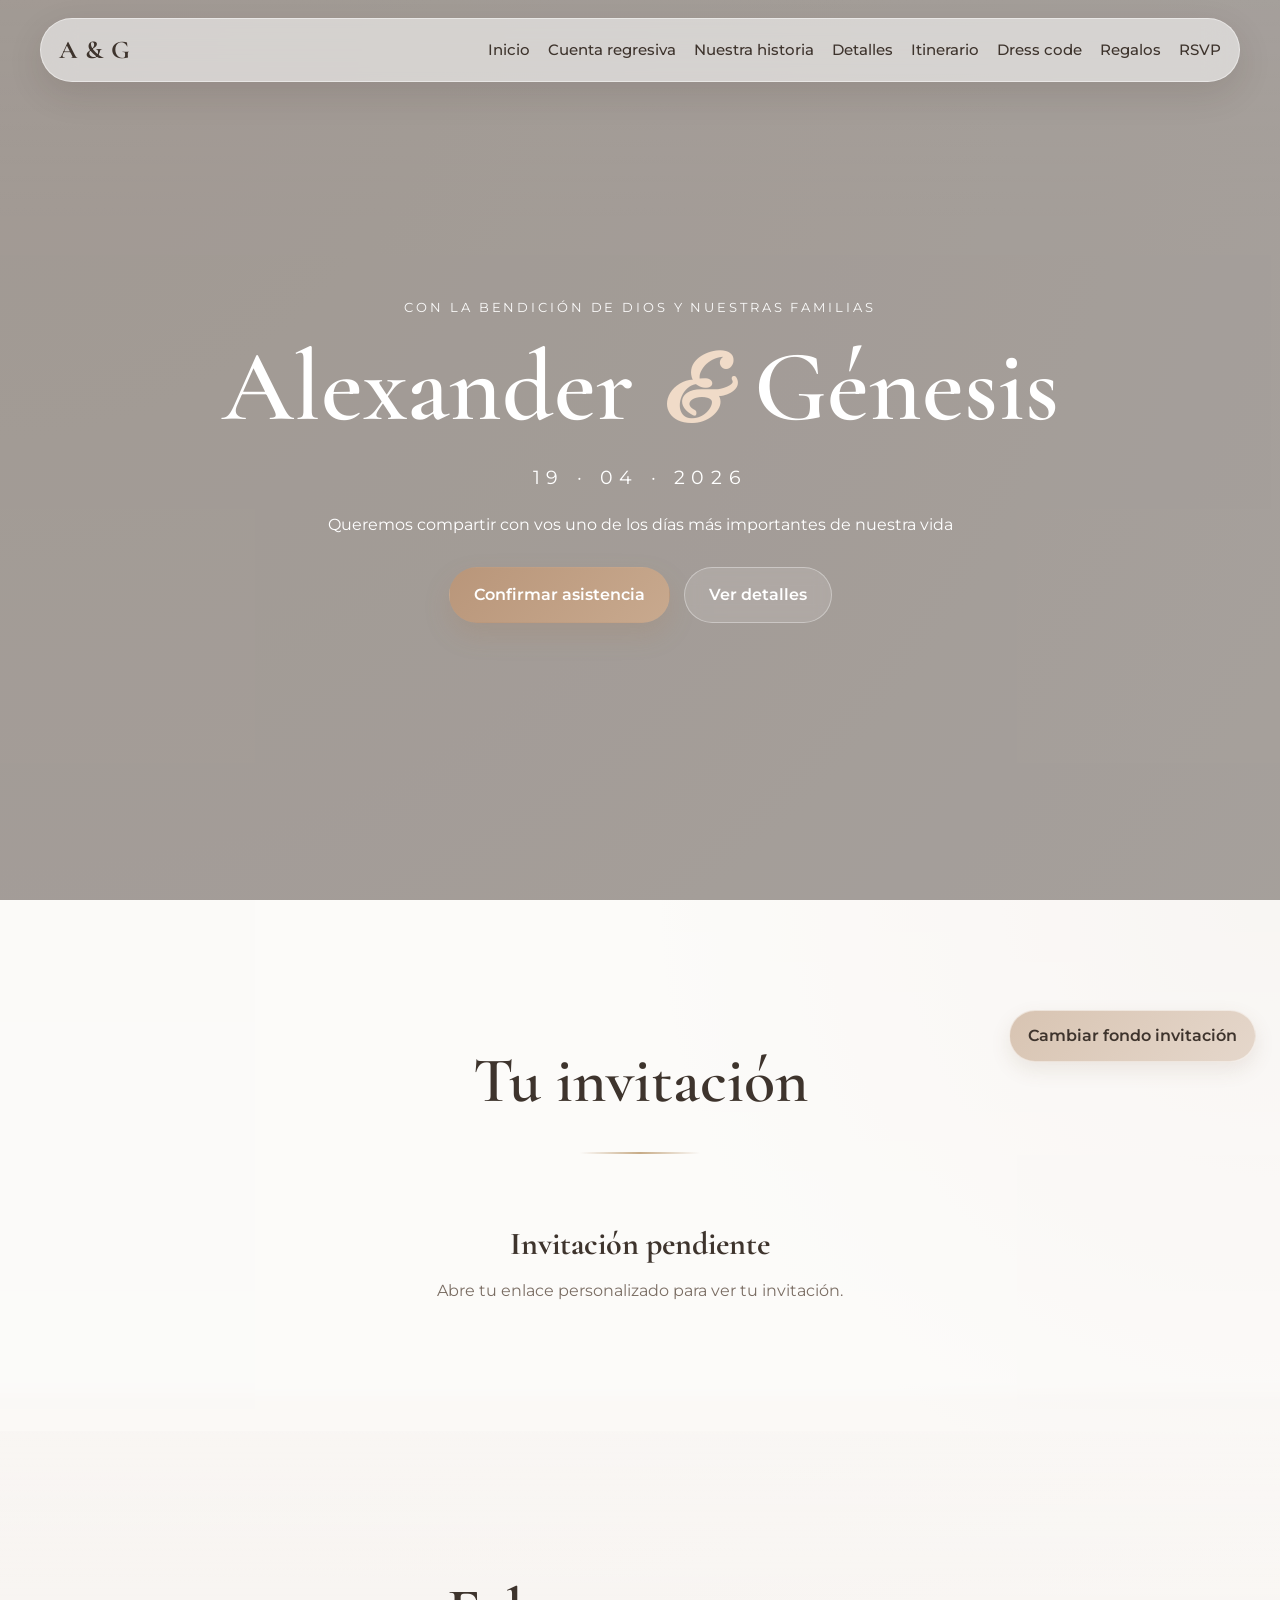
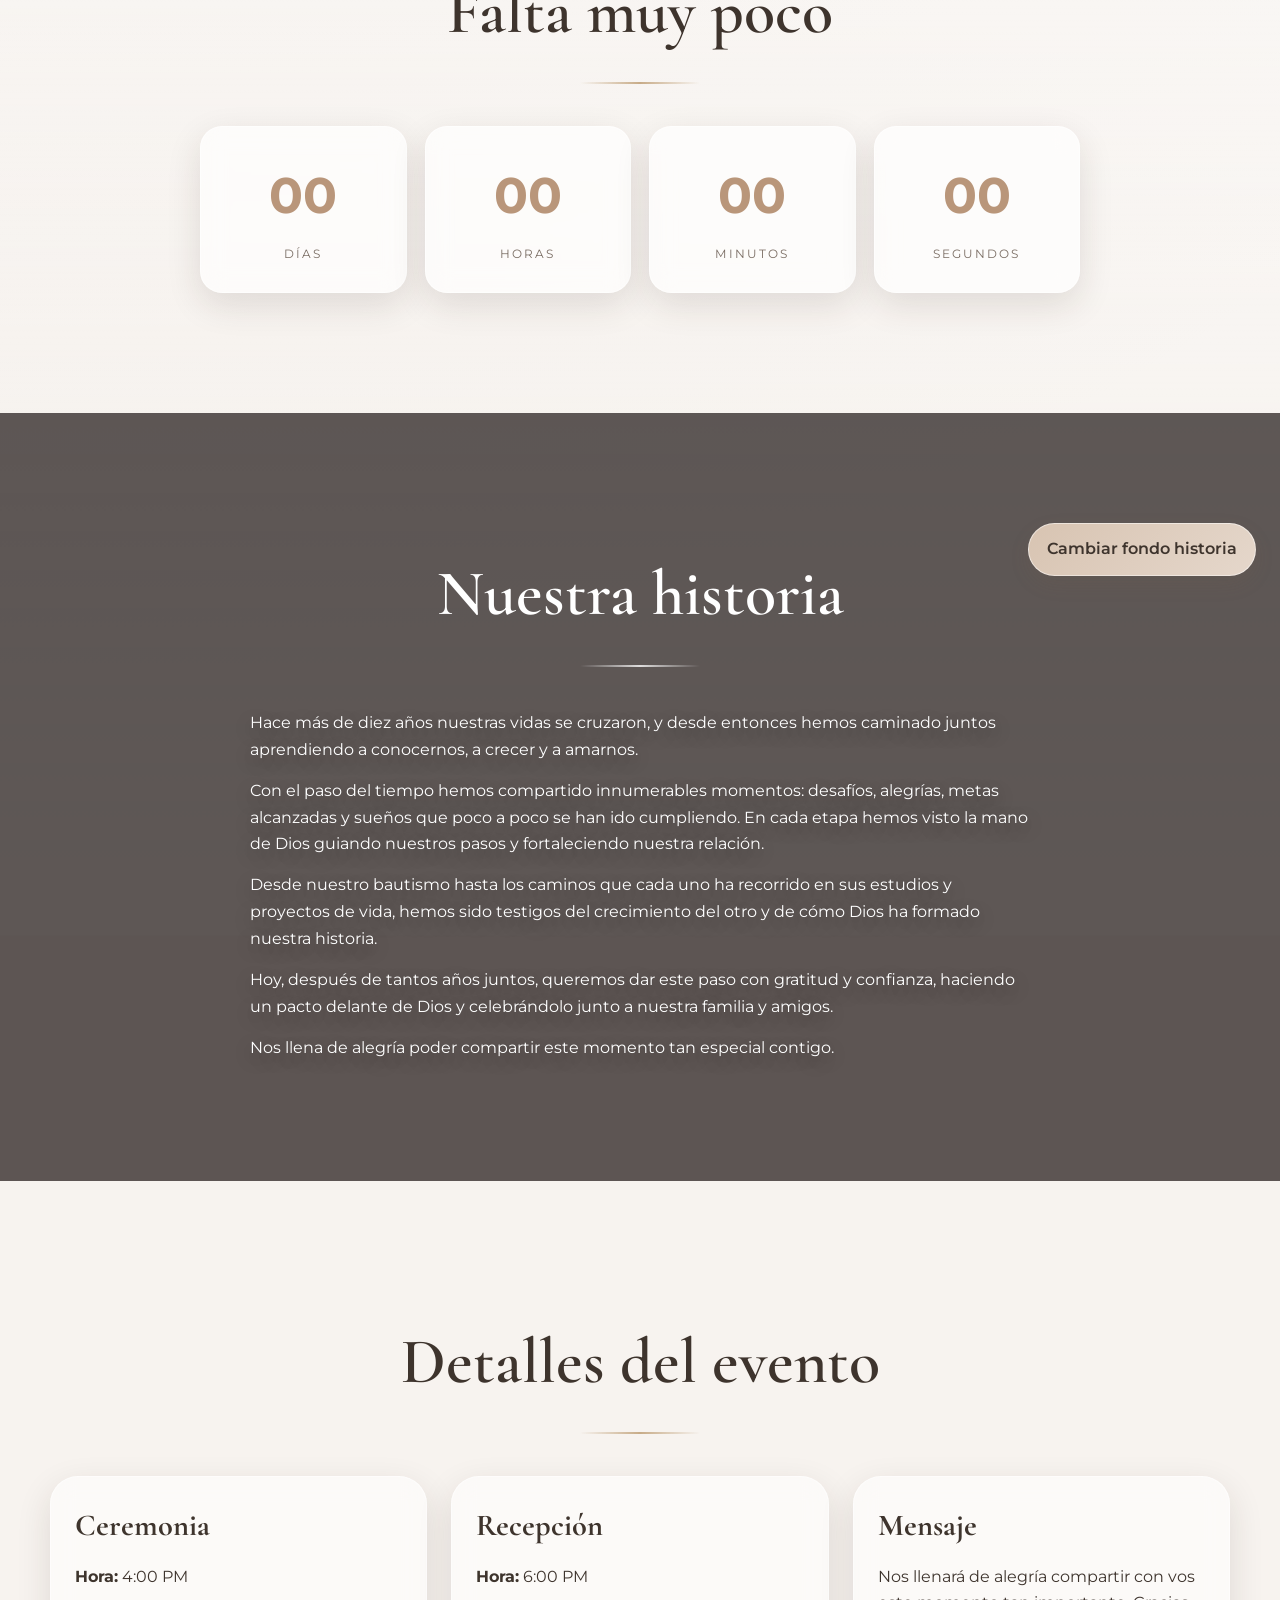
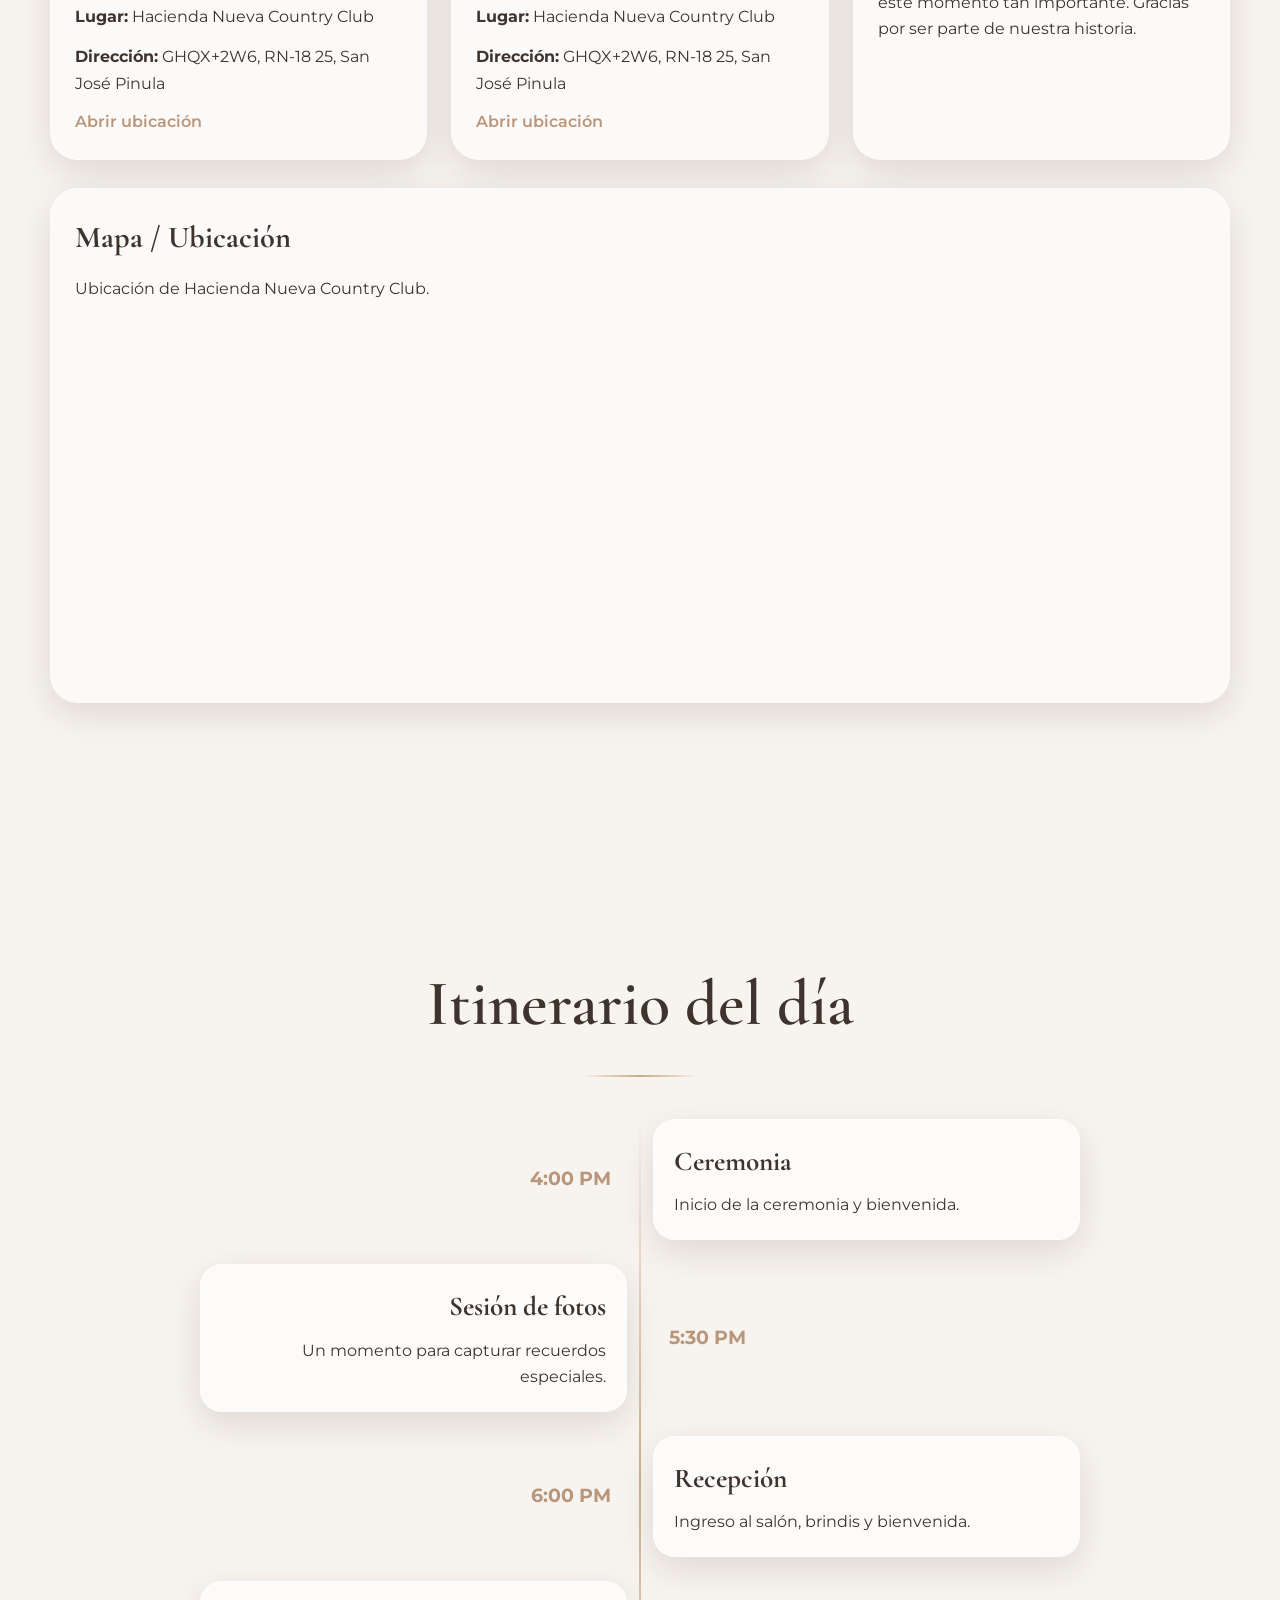
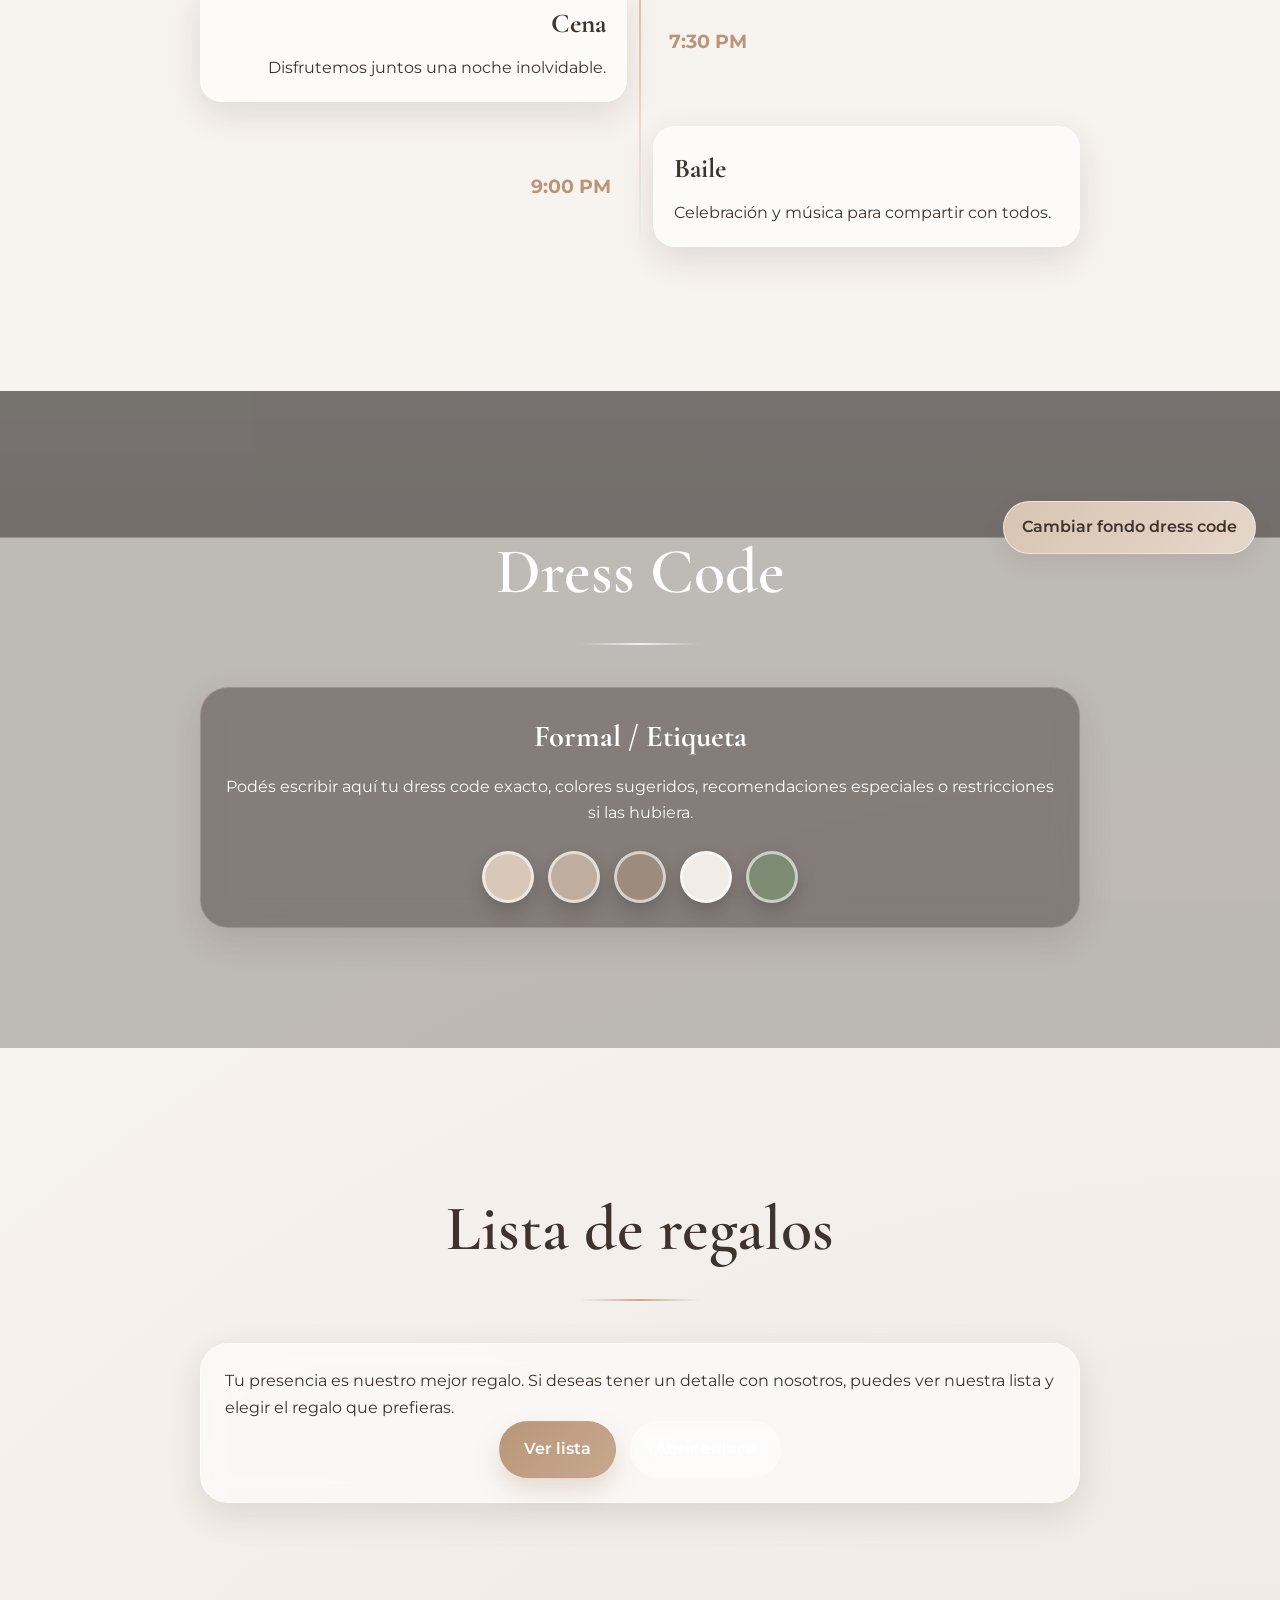
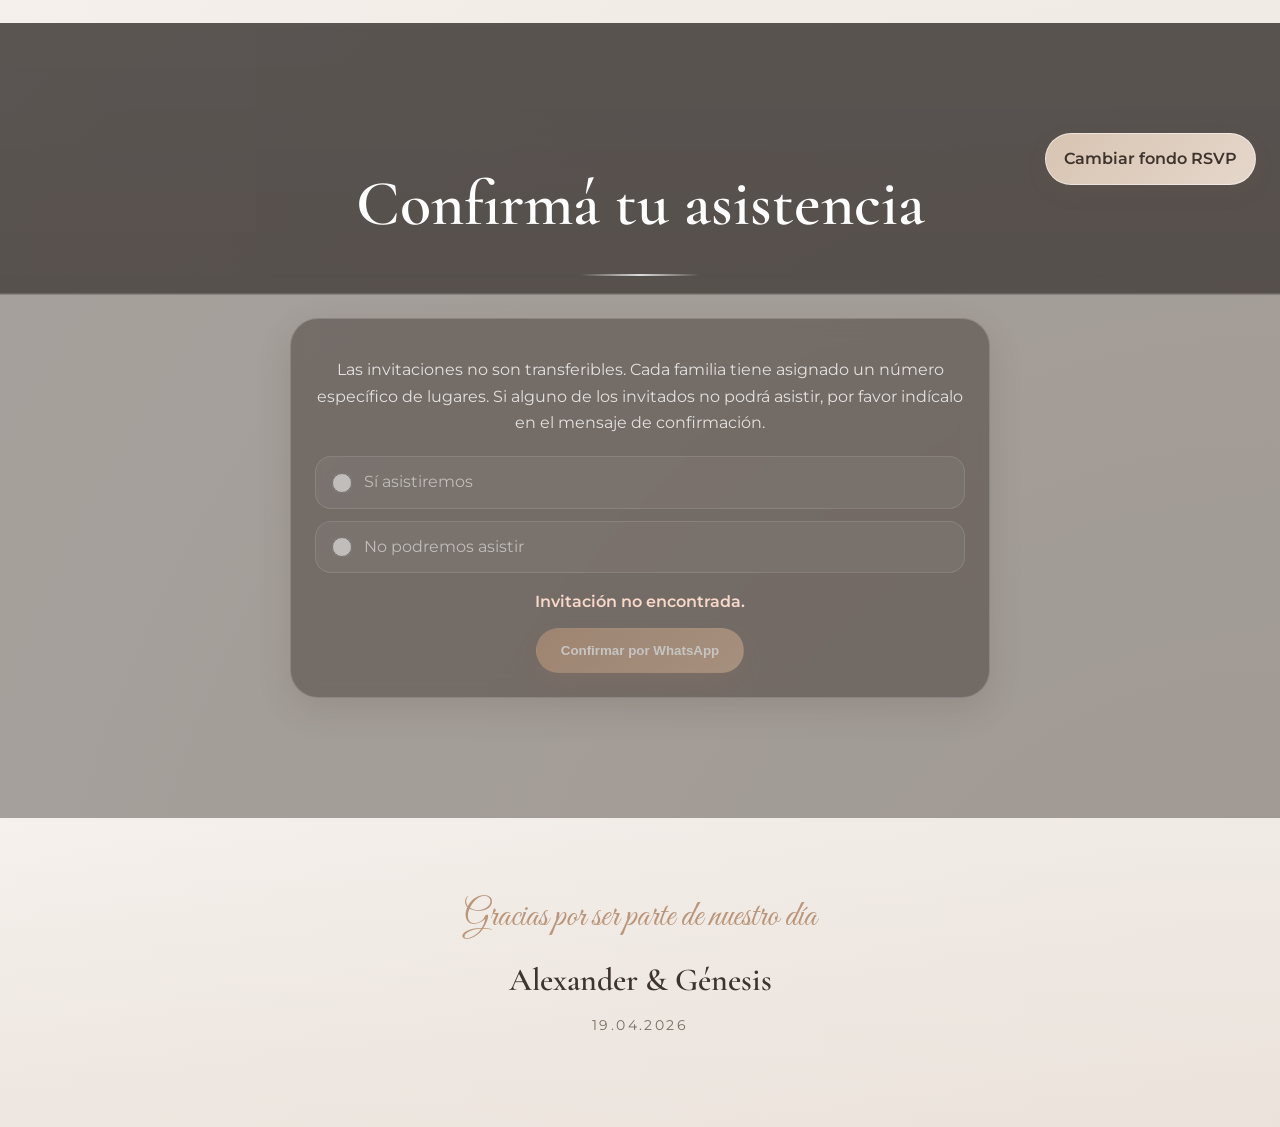
==== invite.html @ dee7e0a9 "Add files via upload" ====
<!DOCTYPE html>
<html lang="es">
<head>
  <meta charset="UTF-8" />
  <meta name="viewport" content="width=device-width, initial-scale=1.0" />
  <title>Nuestra Boda | Invitación Digital</title>
  <link rel="preconnect" href="https://fonts.googleapis.com">
  <link rel="preconnect" href="https://fonts.gstatic.com" crossorigin>
  <link href="https://fonts.googleapis.com/css2?family=Cormorant+Garamond:wght@400;500;600;700&family=Montserrat:wght@300;400;500;600&family=Great+Vibes&display=swap" rel="stylesheet">
  <link rel="stylesheet" href="styles.css" />
</head>
<body>
  <audio id="bgAudio" src="audio/sleeping%20at%20last%20-%20turning%20page.mp3" autoplay loop></audio>

  <!-- DECORATIVE BACKGROUND -->
  <div class="global-overlay"></div>

  <!-- FLOATING NAV -->
  <header class="topbar">
    <div class="brand">A & G</div>
    <button class="menu-toggle" id="menuToggle">☰</button>

    <nav class="nav" id="mainNav">
      <a href="#hero">Inicio</a>
      <a href="#countdown">Cuenta regresiva</a>
      <a href="#story">Nuestra historia</a>
      <a href="#details">Detalles</a>
      <a href="#timeline">Itinerario</a>
      <a href="#dresscode">Dress code</a>
      <a href="#gifts">Regalos</a>
      <a href="#rsvp">RSVP</a>
    </nav>
  </header>

  <!-- HERO -->
  <section id="hero" class="section hero parallax-section" data-speed="0.12">
    <video class="bg-video hero-video parallax-media" autoplay muted loop playsinline>
      <source src="video/Portrade.mp4" type="video/mp4">
    </video>
    <div class="section-darken"></div>

    <div class="hero-content">
      <p class="eyebrow">Con la bendición de Dios y nuestras familias</p>
      <h1 class="names">Alexander <span>&</span> Génesis</h1>
      <p class="hero-date">19 · 04 · 2026</p>
      <p class="hero-subtitle">
        Queremos compartir con vos uno de los días más importantes de nuestra vida
      </p>

      <div class="hero-actions">
        <a href="#rsvp" class="btn btn-primary">Confirmar asistencia</a>
        <a href="#details" class="btn btn-secondary">Ver detalles</a>
      </div>
    </div>
  </section>

  <!-- GUEST ACCESS -->
  <section id="guestAccessSection" class="section guest-access-section soft-section parallax-section" data-speed="0.16">
    <div class="parallax-bg default-guest-bg"></div>
    <div class="guest-light-overlay"></div>

    <div class="section-upload-panel">
      <label class="upload-btn">
        Cambiar fondo invitaci&oacute;n
        <input type="file" accept="image/*" class="bg-upload" data-target="guestAccessSection">
      </label>
    </div>
    <div class="container narrow">
      <div class="section-title-wrap">
        <h2 class="section-title">Tu invitaci&oacute;n</h2>
        <div class="divider"></div>
      </div>

      <div class="guest-card guest-elegant">
        <div id="guestInfo">
          <p class="guest-intro">Con mucha alegr&iacute;a reservamos esta invitaci&oacute;n para</p>
          <h3 id="guestFamilyName" class="guest-family"></h3>
          <p id="guestCupos" class="guest-cupos"></p>
          <ul id="guestList" class="guest-list guest-list-minimal"></ul>
        </div>

        <div id="guestEmpty" class="guest-empty" hidden>
          <h3>Invitaci&oacute;n pendiente</h3>
          <p>Abre tu enlace personalizado para ver tu invitaci&oacute;n.</p>
        </div>
        <div id="guestError" class="guest-error" role="alert" hidden>
          <h3>Invitación no encontrada</h3>
          <p>Por favor verifica el enlace proporcionado.</p>
        </div>
      </div>
    </div>
  </section>

  <!-- COUNTDOWN -->
  <section id="countdown" class="section soft-section">
    <div class="container narrow">
      <div class="section-title-wrap">
        <h2 class="section-title">Falta muy poco</h2>
        <div class="divider"></div>
      </div>

      <div class="countdown-grid">
        <div class="count-box">
          <span id="days">00</span>
          <small>Días</small>
        </div>
        <div class="count-box">
          <span id="hours">00</span>
          <small>Horas</small>
        </div>
        <div class="count-box">
          <span id="minutes">00</span>
          <small>Minutos</small>
        </div>
        <div class="count-box">
          <span id="seconds">00</span>
          <small>Segundos</small>
        </div>
      </div>
    </div>
  </section>

  <!-- STORY -->
  <section id="story" class="section story-section parallax-section video-section" data-speed="0.18">
    <div class="parallax-bg default-story-bg"></div>
    <video class="bg-video" autoplay muted loop playsinline>
      <source src="video/sdt.mp4" type="video/mp4">
    </video>
    <div class="video-overlay"></div>
    <div class="section-light-overlay"></div>

    <div class="section-upload-panel">
      <label class="upload-btn">
        Cambiar fondo historia
        <input type="file" accept="image/*" class="bg-upload" data-target="story">
      </label>
    </div>

    <div class="container">
      <div class="section-title-wrap">
        <h2 class="section-title">Nuestra historia</h2>
        <div class="divider"></div>
      </div>

      <div class="story-grid story-single">
                <div class="story-text story-overlay">
          <p>
            Hace m&aacute;s de diez a&ntilde;os nuestras vidas se cruzaron, y desde entonces hemos caminado juntos aprendiendo a conocernos, a crecer y a amarnos.
          </p>
          <p>
            Con el paso del tiempo hemos compartido innumerables momentos: desaf&iacute;os, alegr&iacute;as, metas alcanzadas y sue&ntilde;os que poco a poco se han ido cumpliendo. En cada etapa hemos visto la mano de Dios guiando nuestros pasos y fortaleciendo nuestra relaci&oacute;n.
          </p>
          <p>
            Desde nuestro bautismo hasta los caminos que cada uno ha recorrido en sus estudios y proyectos de vida, hemos sido testigos del crecimiento del otro y de c&oacute;mo Dios ha formado nuestra historia.
          </p>
          <p>
            Hoy, despu&eacute;s de tantos a&ntilde;os juntos, queremos dar este paso con gratitud y confianza, haciendo un pacto delante de Dios y celebr&aacute;ndolo junto a nuestra familia y amigos.
          </p>
          <p>
            Nos llena de alegr&iacute;a poder compartir este momento tan especial contigo.
          </p>
        </div>
      </div>
    </div>
  </section>

  <!-- DETAILS -->
  <section id="details" class="section details-section">
    <div class="container">
      <div class="section-title-wrap">
        <h2 class="section-title">Detalles del evento</h2>
        <div class="divider"></div>
      </div>

      <div class="details-grid">
        <article class="info-card">
          <h3>Ceremonia</h3>
          <p><strong>Hora:</strong> 4:00 PM</p>
          <p><strong>Lugar:</strong> Hacienda Nueva Country Club</p>
          <p><strong>Direcci&oacute;n:</strong> GHQX+2W6, RN-18 25, San Jos&eacute; Pinula</p>
          <a href="https://maps.app.goo.gl/qvLwQ2FcuWDfvCyHA" class="text-link" target="_blank" rel="noreferrer">Abrir ubicaci&oacute;n</a>
        </article>

        <article class="info-card">
          <h3>Recepción</h3>
          <p><strong>Hora:</strong> 6:00 PM</p>
          <p><strong>Lugar:</strong> Hacienda Nueva Country Club</p>
          <p><strong>Direcci&oacute;n:</strong> GHQX+2W6, RN-18 25, San Jos&eacute; Pinula</p>
          <a href="https://maps.app.goo.gl/qvLwQ2FcuWDfvCyHA" class="text-link" target="_blank" rel="noreferrer">Abrir ubicaci&oacute;n</a>
        </article>

        <article class="info-card">
          <h3>Mensaje</h3>
          <p>
            Nos llenará de alegría compartir con vos este momento tan importante.
            Gracias por ser parte de nuestra historia.
          </p>
        </article>
      </div>

      <div class="map-box glass-card">
        <h3>Mapa / Ubicaci&oacute;n</h3>
        <p>Ubicaci&oacute;n de Hacienda Nueva Country Club.</p>

        <div class="map-frame">
          <iframe
            src="https://www.google.com/maps?q=Hacienda+Nueva+Country+Club,+San+Jose+Pinula&output=embed"
            loading="lazy"
            referrerpolicy="no-referrer-when-downgrade">
          </iframe>
        </div>
      </div>
    </div>
  </section>

  <!-- TIMELINE -->
  <section id="timeline" class="section timeline-section">
    <div class="container narrow">
      <div class="section-title-wrap">
        <h2 class="section-title">Itinerario del d&iacute;a</h2>
        <div class="divider"></div>
      </div>

      <div class="timeline">
        <div class="timeline-item">
          <div class="timeline-time">4:00 PM</div>
          <div class="timeline-content">
            <h3>Ceremonia</h3>
            <p>Inicio de la ceremonia y bienvenida.</p>
          </div>
        </div>

        <div class="timeline-item">
          <div class="timeline-time">5:30 PM</div>
          <div class="timeline-content">
            <h3>Sesión de fotos</h3>
            <p>Un momento para capturar recuerdos especiales.</p>
          </div>
        </div>

        <div class="timeline-item">
          <div class="timeline-time">6:00 PM</div>
          <div class="timeline-content">
            <h3>Recepción</h3>
            <p>Ingreso al salón, brindis y bienvenida.</p>
          </div>
        </div>

        <div class="timeline-item">
          <div class="timeline-time">7:30 PM</div>
          <div class="timeline-content">
            <h3>Cena</h3>
            <p>Disfrutemos juntos una noche inolvidable.</p>
          </div>
        </div>

        <div class="timeline-item">
          <div class="timeline-time">9:00 PM</div>
          <div class="timeline-content">
            <h3>Baile</h3>
            <p>Celebración y música para compartir con todos.</p>
          </div>
        </div>
      </div>
    </div>
  </section>

  <!-- DRESS CODE -->
  <section id="dresscode" class="section dresscode-section parallax-section" data-speed="0.12">
    <div class="parallax-bg default-dress-bg"></div>
    <div class="section-darken soft-dark"></div>

    <div class="section-upload-panel">
      <label class="upload-btn">
        Cambiar fondo dress code
        <input type="file" accept="image/*" class="bg-upload" data-target="dresscode">
      </label>
    </div>

    <div class="container narrow">
      <div class="section-title-wrap light-text">
        <h2 class="section-title">Dress Code</h2>
        <div class="divider light-divider"></div>
      </div>

      <div class="dress-card glass-card dark-glass">
        <h3>Formal / Etiqueta</h3>
        <p>
          Podés escribir aquí tu dress code exacto, colores sugeridos,
          recomendaciones especiales o restricciones si las hubiera.
        </p>

        <div class="color-palette">
          <span style="background:#d7c8ba;"></span>
          <span style="background:#bfae9f;"></span>
          <span style="background:#9b8c7d;"></span>
          <span style="background:#f1ece6;"></span>
          <span style="background:#7e8b74;"></span>
        </div>
      </div>
    </div>
  </section>

  <!-- GIFTS -->
  <section id="gifts" class="section gifts-section">
    <div class="container narrow">
      <div class="section-title-wrap">
        <h2 class="section-title">Lista de regalos</h2>
        <div class="divider"></div>
      </div>

      <div class="gift-card glass-card">
        <p>
          Tu presencia es nuestro mejor regalo. Si deseas tener un detalle con nosotros,
          puedes ver nuestra lista y elegir el regalo que prefieras.
        </p>

        <div class="gift-actions">
          <a href="https://www.cemaco.com/list/AlexyGenesis19042026" class="btn btn-primary" target="_blank" rel="noreferrer">Ver lista</a>
          <a href="https://www.cemaco.com/list/AlexyGenesis19042026" class="btn btn-secondary" target="_blank" rel="noreferrer">Abrir enlace</a>
        </div>
      </div>
    </div>
  </section>

  <!-- RSVP -->
  <section id="rsvp" class="section rsvp-section parallax-section" data-speed="0.10">
    <div class="parallax-bg default-rsvp-bg"></div>
    <div class="section-darken"></div>

    <div class="section-upload-panel">
      <label class="upload-btn">
        Cambiar fondo RSVP
        <input type="file" accept="image/*" class="bg-upload" data-target="rsvp">
      </label>
    </div>

    <div class="container narrow rsvp-inner">
      <div class="section-title-wrap light-text">
        <h2 class="section-title">Confirm&aacute; tu asistencia</h2>
        <div class="divider light-divider"></div>
      </div>

      <div class="rsvp-card glass-card dark-glass">
        <div class="rsvp-info" id="rsvpInfo">
          <p class="rsvp-label">Invitaci&oacute;n reservada para</p>
          <h3 id="rsvpFamily" class="rsvp-family"></h3>
          <p id="rsvpCupos" class="rsvp-cupos"></p>
          <div class="rsvp-guest-controls">
            <button type="button" id="rsvpSelectAll" class="btn btn-secondary btn-sm">Seleccionar todos</button>
          </div>
          <ul id="rsvpGuestList" class="rsvp-guest-list"></ul>
        </div>

        <p class="rsvp-note">
          Las invitaciones no son transferibles. Cada familia tiene asignado un n&uacute;mero
          espec&iacute;fico de lugares. Si alguno de los invitados no podr&aacute; asistir,
          por favor ind&iacute;calo en el mensaje de confirmaci&oacute;n.
        </p>

        <div class="rsvp-options" id="rsvpOptions">
          <label class="rsvp-option">
            <input type="radio" name="rsvpResponse" value="yes" class="rsvp-choice">
            <span>S&iacute; asistiremos</span>
          </label>
          <label class="rsvp-option">
            <input type="radio" name="rsvpResponse" value="no" class="rsvp-choice">
            <span>No podremos asistir</span>
          </label>
        </div>

        <p id="rsvpError" class="rsvp-error" hidden>Por favor selecciona si asistir&aacute;s o no antes de confirmar.</p>
        <p id="rsvpUnavailable" class="rsvp-error" hidden>Invitaci&oacute;n no encontrada.</p>

        <div class="form-actions">
          <button type="button" id="rsvpSubmit" class="btn btn-primary">Confirmar por WhatsApp</button>
        </div>
      </div>
    </div>
  </section>

  <!-- FINAL MESSAGE -->
  <footer class="footer">
    <div class="container narrow">
      <p class="footer-script">Gracias por ser parte de nuestro día</p>
      <p class="footer-names">Alexander & Génesis</p>
      <p class="footer-date">19.04.2026</p>
    </div>
  </footer>

  <button id="backToTop" class="back-to-top">↑</button>

  <script src="script.js"></script>
</body>
</html>
---- styles.css ----
:root {
  --bg: #f7f3ef;
  --bg-soft: #f2ece6;
  --white: #ffffff;
  --text: #3e342d;
  --muted: #7a6d63;
  --accent: #b9967a;
  --accent-2: #d8c4b2;
  --gold-soft: #c7ab87;
  --dark: #241d19;
  --shadow: 0 12px 35px rgba(48, 34, 25, 0.12);
  --radius-xl: 28px;
  --radius-lg: 22px;
  --radius-md: 16px;
  --radius-sm: 12px;
  --transition: 0.35s ease;
}

* {
  box-sizing: border-box;
  margin: 0;
  padding: 0;
}

html {
  scroll-behavior: smooth;
}

body {
  background:
    radial-gradient(circle at top left, rgba(215, 197, 182, 0.35), transparent 30%),
    radial-gradient(circle at bottom right, rgba(186, 162, 140, 0.20), transparent 28%),
    var(--bg);
  color: var(--text);
  font-family: 'Montserrat', sans-serif;
  line-height: 1.65;
  overflow-x: hidden;
}

img,
video,
iframe {
  max-width: 100%;
  display: block;
}

.global-overlay {
  position: fixed;
  inset: 0;
  pointer-events: none;
  background:
    linear-gradient(180deg, rgba(255,255,255,0.05), transparent 25%),
    transparent;
  z-index: 0;
}

.topbar {
  position: fixed;
  top: 18px;
  left: 50%;
  transform: translateX(-50%);
  width: min(1200px, calc(100% - 28px));
  background: rgba(255, 255, 255, 0.55);
  backdrop-filter: blur(16px);
  border: 1px solid rgba(255,255,255,0.45);
  border-radius: 999px;
  box-shadow: var(--shadow);
  z-index: 1000;
  display: flex;
  align-items: center;
  justify-content: space-between;
  padding: 10px 18px;
}

.brand {
  font-family: 'Cormorant Garamond', serif;
  font-size: 1.6rem;
  font-weight: 700;
  letter-spacing: 1px;
}

.nav {
  display: flex;
  gap: 18px;
  flex-wrap: wrap;
  justify-content: flex-end;
}

.nav a {
  text-decoration: none;
  color: var(--text);
  font-size: 0.92rem;
  font-weight: 500;
  transition: var(--transition);
}

.nav a:hover {
  color: var(--accent);
}

.menu-toggle {
  display: none;
  border: none;
  background: transparent;
  font-size: 1.4rem;
  cursor: pointer;
  color: var(--text);
}

.section {
  position: relative;
  padding: 120px 20px;
  z-index: 1;
}

.container {
  width: min(1180px, 100%);
  margin: 0 auto;
  position: relative;
  z-index: 2;
}

.narrow {
  width: min(880px, 100%);
}

.hero {
  min-height: 100vh;
  display: flex;
  align-items: center;
  justify-content: center;
  padding-top: 140px;
  text-align: center;
  color: var(--white);
}

#hero {
  position: relative;
}

.parallax-section {
  overflow: hidden;
}

.video-section {
  position: relative;
}

.bg-video {
  position: absolute;
  inset: -80px 0;
  width: 100%;
  height: calc(100% + 160px);
  object-fit: cover;
  filter: blur(4px) brightness(0.9);
  z-index: 0;
  pointer-events: none;
}

.hero-video {
  inset: -130px 0;
  height: calc(100% + 260px);
  filter: brightness(0.9);
}

.video-overlay {
  position: absolute;
  inset: 0;
  background: rgba(20, 14, 11, 0.6);
  z-index: 1;
}

.story-section .section-light-overlay {
  background: rgba(20, 14, 11, 0.2);
}

.parallax-bg {
  position: absolute;
  inset: -80px 0 -80px 0;
  background-position: center;
  background-size: cover;
  background-repeat: no-repeat;
  will-change: transform;
  z-index: 0;
}

.hero-bg {
  transition: opacity 1.2s ease;
}

.hero-bg.primary {
  opacity: 1;
}

.hero-bg.secondary {
  opacity: 0;
}



.default-hero-bg {
  background-image:
    linear-gradient(rgba(20, 14, 11, 0.35), rgba(20, 14, 11, 0.35)),
    url("img/portada/01.JPG");
}

.default-story-bg {
  background-image:
    linear-gradient(rgba(255,255,255,0.35), rgba(255,255,255,0.45)),
    url("https://images.unsplash.com/photo-1520854221256-17451cc331bf?auto=format&fit=crop&w=1600&q=80");
}

.default-gallery-bg {
  background-image:
    linear-gradient(rgba(255,255,255,0.45), rgba(255,255,255,0.55)),
    url("https://images.unsplash.com/photo-1529636798458-92182e662485?auto=format&fit=crop&w=1600&q=80");
}

.default-dress-bg {
  background-image:
    linear-gradient(rgba(28,21,18,0.35), rgba(28,21,18,0.45)),
    url("https://images.unsplash.com/photo-1511285560929-80b456fea0bc?auto=format&fit=crop&w=1600&q=80");
}

.default-rsvp-bg {
  background-image:
    linear-gradient(rgba(24,18,15,0.45), rgba(24,18,15,0.55)),
    url("https://images.unsplash.com/photo-1519225421980-715cb0215aed?auto=format&fit=crop&w=1600&q=80");
}

.section-darken,
.section-light-overlay {
  position: absolute;
  inset: 0;
  z-index: 1;
}

.section-darken {
  background: rgba(22, 17, 14, 0.35);
}

.soft-dark {
  background: rgba(22, 17, 14, 0.25);
}

.section-light-overlay {
  background: rgba(247, 243, 239, 0.62);
}

.hero-content {
  position: relative;
  z-index: 2;
  max-width: 920px;
  padding: 24px;
}

.eyebrow,
.section-kicker {
  letter-spacing: 0.22em;
  text-transform: uppercase;
  font-size: 0.82rem;
  opacity: 0.95;
}

.names {
  font-family: 'Cormorant Garamond', serif;
  font-size: clamp(3rem, 8vw, 6.3rem);
  line-height: 1;
  margin: 18px 0;
  font-weight: 600;
}

.names span {
  font-family: 'Great Vibes', cursive;
  font-size: 0.9em;
  margin: 0 8px;
  color: #f0dbc8;
}

.hero-date {
  font-size: 1.18rem;
  letter-spacing: 0.35em;
  text-transform: uppercase;
  margin-bottom: 18px;
}

.hero-subtitle {
  max-width: 720px;
  margin: 0 auto 28px;
  font-size: 1.03rem;
}

.hero-actions,
.gift-actions,
.form-actions {
  display: flex;
  gap: 14px;
  justify-content: center;
  flex-wrap: wrap;
}

.btn {
  display: inline-flex;
  justify-content: center;
  align-items: center;
  padding: 14px 24px;
  border-radius: 999px;
  text-decoration: none;
  border: 1px solid transparent;
  font-weight: 600;
  transition: var(--transition);
  cursor: pointer;
}

.btn-primary {
  background: linear-gradient(135deg, var(--accent), #c8a98e);
  color: var(--white);
  box-shadow: 0 12px 24px rgba(165, 126, 98, 0.25);
}

.btn-primary:hover {
  transform: translateY(-2px);
  filter: brightness(1.04);
}

.btn-secondary {
  background: rgba(255,255,255,0.12);
  color: var(--white);
  border-color: rgba(255,255,255,0.35);
  backdrop-filter: blur(8px);
}

.btn-secondary:hover {
  background: rgba(255,255,255,0.20);
}

.soft-section {
  background: linear-gradient(180deg, rgba(255,255,255,0.5), rgba(255,255,255,0.15));
}

.section-title-wrap {
  text-align: center;
  margin-bottom: 42px;
}

.light-text {
  color: var(--white);
}

.section-title {
  font-family: 'Cormorant Garamond', serif;
  font-size: clamp(2.3rem, 5vw, 4rem);
  font-weight: 600;
  margin-top: 8px;
}

.divider {
  width: 120px;
  height: 2px;
  background: linear-gradient(to right, transparent, var(--gold-soft), transparent);
  margin: 18px auto 0;
}

.light-divider {
  background: linear-gradient(to right, transparent, rgba(255,255,255,0.8), transparent);
}

.countdown-grid {
  display: grid;
  grid-template-columns: repeat(4, 1fr);
  gap: 18px;
}

.count-box {
  background: rgba(255,255,255,0.68);
  border: 1px solid rgba(255,255,255,0.55);
  backdrop-filter: blur(12px);
  border-radius: var(--radius-lg);
  padding: 28px 20px;
  text-align: center;
  box-shadow: var(--shadow);
}

.count-box span {
  display: block;
  font-size: clamp(2rem, 5vw, 3.1rem);
  font-weight: 700;
  color: var(--accent);
}

.count-box small {
  display: block;
  margin-top: 8px;
  color: var(--muted);
  text-transform: uppercase;
  letter-spacing: 0.18em;
  font-size: 0.72rem;
}

.story-grid,
.media-grid,
.details-grid,
.three-col-grid {
  display: grid;
  gap: 24px;
}

.story-grid {
  grid-template-columns: 1.1fr 0.9fr;
  align-items: start;
}

.story-grid.story-single {
  grid-template-columns: 1fr;
}

.story-overlay {
  position: relative;
  z-index: 2;
  max-width: 780px;
  margin: 0 auto;
  color: var(--white);
  text-shadow: 0 6px 18px rgba(0,0,0,0.45);
}

.story-overlay p {
  font-size: 1.02rem;
}

.story-section .section-title-wrap,
.story-section .section-title {
  color: var(--white);
}

.story-section .divider {
  background: linear-gradient(to right, transparent, rgba(255,255,255,0.8), transparent);
}

.details-grid {
  grid-template-columns: repeat(3, 1fr);
  margin-bottom: 28px;
}

.media-grid,
.three-col-grid {
  grid-template-columns: repeat(2, 1fr);
}

.three-col-grid {
  grid-template-columns: repeat(3, 1fr);
}

.glass-card,
.info-card,
.gift-card,
.media-card,
.memory-group {
  background: rgba(255, 255, 255, 0.58);
  border: 1px solid rgba(255,255,255,0.5);
  backdrop-filter: blur(12px);
  box-shadow: var(--shadow);
  border-radius: var(--radius-xl);
  padding: 24px;
}

.is-hidden {
  display: none;
}

.guest-card {
  max-width: 760px;
  margin: 0 auto;
  text-align: center;
}

.guest-access-section {
  background:
    radial-gradient(circle at top right, rgba(207, 189, 171, 0.28), transparent 45%),
    #f5f1ec;
}

.guest-elegant {
  padding: 22px 14px 6px;
}

.guest-intro {
  text-transform: uppercase;
  letter-spacing: 0.18em;
  font-size: 0.78rem;
  color: var(--muted);
  margin-bottom: 8px;
}

.guest-family {
  font-family: 'Cormorant Garamond', serif;
  font-size: clamp(2rem, 4vw, 2.6rem);
  margin-bottom: 8px;
}

.guest-cupos {
  color: var(--muted);
  font-weight: 600;
  margin-bottom: 18px;
}

.guest-list {
  list-style: none;
  display: grid;
  gap: 10px;
  padding: 0;
  margin: 0;
}

.guest-list-minimal li {
  border: 0;
  background: transparent;
  box-shadow: none;
  padding: 0;
  font-size: 1rem;
  color: var(--text);
  text-align: center;
}

.guest-list-minimal li::before {
  content: "— ";
  color: var(--accent);
}

.guest-error h3 {
  font-family: 'Cormorant Garamond', serif;
  font-size: 2rem;
  margin-bottom: 8px;
}

.guest-error p {
  color: var(--muted);
}

.admin-toolbar {
  display: flex;
  align-items: center;
  justify-content: space-between;
  gap: 18px;
  margin-bottom: 26px;
  flex-wrap: wrap;
}

.admin-note {
  color: var(--muted);
  max-width: 680px;
}

.admin-toggle {
  background: rgba(255,255,255,0.75);
  border: 1px solid rgba(255,255,255,0.6);
  color: var(--text);
  padding: 10px 18px;
}

.admin-grid {
  display: grid;
  grid-template-columns: repeat(2, minmax(0, 1fr));
  gap: 22px;
}

.admin-card-top {
  display: flex;
  justify-content: space-between;
  gap: 18px;
  margin-bottom: 12px;
}

.admin-label {
  text-transform: uppercase;
  letter-spacing: 0.16em;
  font-size: 0.7rem;
  color: var(--muted);
}

.admin-value {
  font-weight: 700;
  font-size: 1.05rem;
}

.admin-family {
  font-family: 'Cormorant Garamond', serif;
  font-size: 2rem;
  margin-bottom: 12px;
}

.admin-link-label {
  color: var(--muted);
  font-size: 0.9rem;
  margin-bottom: 8px;
}

.admin-link-row {
  display: flex;
  gap: 12px;
  align-items: center;
  flex-wrap: wrap;
}

.admin-link {
  flex: 1;
  min-width: 240px;
  border: 1px solid rgba(255,255,255,0.65);
  border-radius: 999px;
  padding: 10px 16px;
  background: rgba(255,255,255,0.85);
  color: var(--text);
  font-size: 0.92rem;
}

.admin-actions {
  display: flex;
  align-items: center;
  gap: 12px;
  margin-top: 14px;
  flex-wrap: wrap;
}

.btn-sm {
  padding: 10px 16px;
  font-size: 0.9rem;
}

.copy-feedback {
  color: var(--accent);
  font-weight: 600;
  min-height: 20px;
}

.admin-list {
  list-style: none;
  display: grid;
  gap: 8px;
  margin-top: 16px;
  padding: 0;
}

.admin-list li {
  padding: 8px 12px;
  border-radius: var(--radius-sm);
  background: rgba(255,255,255,0.7);
  border: 1px solid rgba(255,255,255,0.55);
}

.dark-glass {
  background: rgba(38, 28, 23, 0.38);
  border: 1px solid rgba(255,255,255,0.18);
  color: var(--white);
}

.story-text p + p,
.info-card p + p {
  margin-top: 14px;
}

.photo-stack {
  display: grid;
  gap: 18px;
}

.upload-card {
  display: flex;
  flex-direction: column;
  gap: 12px;
}

.image-slot {
  width: 100%;
  min-height: 240px;
  border-radius: var(--radius-lg);
  border: 2px dashed rgba(167, 135, 111, 0.45);
  background:
    linear-gradient(135deg, rgba(255,255,255,0.7), rgba(239,231,223,0.9));
  display: flex;
  align-items: center;
  justify-content: center;
  text-align: center;
  padding: 18px;
  color: var(--muted);
  font-size: 0.95rem;
  background-size: cover;
  background-position: center;
  overflow: hidden;
  transition: var(--transition);
}

.image-slot:hover {
  transform: translateY(-2px);
}

.image-slot.has-image {
  border-style: solid;
  color: transparent;
}

.large .image-slot {
  min-height: 380px;
}

.small-slot {
  min-height: 160px;
}

.upload-btn {
  display: inline-flex;
  align-items: center;
  justify-content: center;
  gap: 8px;
  align-self: flex-start;
  padding: 12px 18px;
  border-radius: 999px;
  background: linear-gradient(135deg, var(--accent-2), #e5d7cb);
  color: var(--text);
  font-weight: 600;
  cursor: pointer;
  border: 1px solid rgba(255,255,255,0.5);
  box-shadow: 0 8px 20px rgba(120, 92, 69, 0.12);
  transition: var(--transition);
}

.upload-btn:hover {
  transform: translateY(-2px);
}

.upload-btn input {
  display: none;
}

.wide-btn {
  width: 100%;
}

.map-box h3,
.media-card h3,
.memory-group h3,
.info-card h3,
.gift-card h3,
.dress-card h3 {
  margin-bottom: 12px;
  font-family: 'Cormorant Garamond', serif;
  font-size: 1.9rem;
}

.map-frame {
  margin-top: 16px;
  border-radius: var(--radius-lg);
  overflow: hidden;
  min-height: 360px;
}

.map-frame iframe {
  width: 100%;
  height: 360px;
  border: 0;
}

.gallery-grid {
  display: grid;
  grid-template-columns: repeat(4, 1fr);
  gap: 18px;
}

.timeline {
  position: relative;
  margin-top: 10px;
}

.timeline::before {
  content: "";
  position: absolute;
  left: 50%;
  top: 0;
  width: 2px;
  height: 100%;
  background: linear-gradient(to bottom, transparent, var(--gold-soft), transparent);
  transform: translateX(-50%);
}

.timeline-item {
  display: grid;
  grid-template-columns: 1fr 1fr;
  gap: 26px;
  align-items: center;
  margin: 24px 0;
}

.timeline-item:nth-child(even) .timeline-time {
  order: 2;
  text-align: left;
}

.timeline-item:nth-child(even) .timeline-content {
  order: 1;
  text-align: right;
}

.timeline-time {
  text-align: right;
  font-weight: 700;
  color: var(--accent);
  font-size: 1.2rem;
  padding: 10px 16px;
}

.timeline-content {
  background: rgba(255,255,255,0.65);
  border: 1px solid rgba(255,255,255,0.55);
  padding: 20px;
  border-radius: var(--radius-lg);
  box-shadow: var(--shadow);
}

.timeline-content h3 {
  font-family: 'Cormorant Garamond', serif;
  font-size: 1.7rem;
  margin-bottom: 8px;
}

.mini-grid {
  display: grid;
  grid-template-columns: 1fr;
  gap: 14px;
}

.dress-card {
  text-align: center;
}

.color-palette {
  display: flex;
  justify-content: center;
  gap: 14px;
  margin-top: 24px;
  flex-wrap: wrap;
}

.color-palette span {
  width: 52px;
  height: 52px;
  border-radius: 50%;
  border: 3px solid rgba(255,255,255,0.6);
  box-shadow: 0 8px 18px rgba(0,0,0,0.18);
}

.media-card audio,
.media-card video {
  width: 100%;
  margin-top: 18px;
  border-radius: var(--radius-md);
  overflow: hidden;
  background: #1f1b19;
}

.media-card video {
  min-height: 280px;
}

.rsvp-inner {
  position: relative;
  z-index: 2;
}

.rsvp-card {
  max-width: 700px;
  margin: 0 auto;
}
.rsvp-info {
  text-align: center;
  margin-bottom: 18px;
}

.rsvp-label {
  text-transform: uppercase;
  letter-spacing: 0.2em;
  font-size: 0.75rem;
  color: rgba(255,255,255,0.8);
}

.rsvp-family {
  font-family: 'Cormorant Garamond', serif;
  font-size: clamp(1.8rem, 4vw, 2.5rem);
  margin: 6px 0 8px;
}

.rsvp-cupos {
  font-weight: 600;
  margin-bottom: 12px;
}

.rsvp-guest-list {
  list-style: none;
  display: grid;
  gap: 8px;
  padding: 0;
  margin: 0 auto 10px;
}

.rsvp-guest-controls {
  display: flex;
  justify-content: center;
  margin-bottom: 12px;
}

.rsvp-guest-list.is-disabled,
.rsvp-options.is-disabled {
  opacity: 0.55;
  pointer-events: none;
}

.rsvp-guest-list li {
  background: rgba(255,255,255,0.14);
  border: 1px solid rgba(255,255,255,0.25);
  border-radius: var(--radius-md);
  padding: 10px 14px;
  display: flex;
  align-items: center;
  gap: 12px;
}

.rsvp-note {
  text-align: center;
  color: rgba(255,255,255,0.8);
  margin: 14px 0 20px;
}

.rsvp-options {
  display: grid;
  gap: 12px;
  margin-bottom: 16px;
}

.rsvp-option {
  display: flex;
  align-items: center;
  gap: 12px;
  padding: 12px 16px;
  border-radius: var(--radius-md);
  border: 1px solid rgba(255,255,255,0.22);
  background: rgba(255,255,255,0.08);
}

.rsvp-option input,
.rsvp-guest-list input {
  accent-color: var(--accent);
  width: 20px;
  height: 20px;
  margin: 0;
  padding: 0;
  border: none;
  background: transparent;
  flex: 0 0 auto;
}

.rsvp-option,
.rsvp-guest-item {
  cursor: pointer;
}

input[type="radio"].rsvp-choice,
input[type="checkbox"].rsvp-choice {
  appearance: auto;
}

.rsvp-error {
  text-align: center;
  color: #f7d8c9;
  font-weight: 600;
  margin-bottom: 12px;
}

#rsvpSubmit:disabled {
  opacity: 0.6;
  cursor: not-allowed;
}

.form-row + .form-row {
  margin-top: 14px;
}

input,
textarea {
  width: 100%;
  border: 1px solid rgba(255,255,255,0.22);
  border-radius: 18px;
  padding: 16px 18px;
  font-size: 1rem;
  outline: none;
  background: rgba(255,255,255,0.14);
  color: var(--white);
  backdrop-filter: blur(10px);
}

input::placeholder,
textarea::placeholder {
  color: rgba(255,255,255,0.72);
}

textarea {
  min-height: 130px;
  resize: vertical;
}

.text-link {
  display: inline-block;
  margin-top: 12px;
  color: var(--accent);
  font-weight: 600;
  text-decoration: none;
}

.text-link:hover {
  text-decoration: underline;
}

.section-upload-panel {
  position: absolute;
  top: 110px;
  right: 24px;
  z-index: 3;
}

.footer {
  padding: 70px 20px 90px;
  text-align: center;
  background: linear-gradient(180deg, rgba(255,255,255,0.22), rgba(235,226,219,0.6));
}

.footer-script {
  font-family: 'Great Vibes', cursive;
  font-size: 2.2rem;
  color: var(--accent);
  margin-bottom: 8px;
}

.footer-names {
  font-family: 'Cormorant Garamond', serif;
  font-size: 2rem;
  font-weight: 600;
}

.footer-date {
  color: var(--muted);
  letter-spacing: 0.18em;
  text-transform: uppercase;
  font-size: 0.85rem;
  margin-top: 8px;
}

.back-to-top {
  position: fixed;
  right: 22px;
  bottom: 22px;
  width: 52px;
  height: 52px;
  border: none;
  border-radius: 50%;
  background: linear-gradient(135deg, var(--accent), #cfb097);
  color: white;
  font-size: 1.4rem;
  cursor: pointer;
  box-shadow: var(--shadow);
  opacity: 0;
  visibility: hidden;
  transition: var(--transition);
  z-index: 1200;
}

.back-to-top.show {
  opacity: 1;
  visibility: visible;
}

@media (max-width: 1100px) {
  .gallery-grid {
    grid-template-columns: repeat(3, 1fr);
  }

  .details-grid,
  .three-col-grid {
    grid-template-columns: 1fr;
  }

  .story-grid {
    grid-template-columns: 1fr;
  }
}

@media (max-width: 920px) {
  .nav {
    position: absolute;
    top: calc(100% + 10px);
    left: 0;
    right: 0;
    background: rgba(255,255,255,0.92);
    backdrop-filter: blur(14px);
    border-radius: 24px;
    padding: 18px;
    box-shadow: var(--shadow);
    display: none;
    flex-direction: column;
    align-items: center;
  }

  .nav.open {
    display: flex;
  }

  .menu-toggle {
    display: block;
  }

  .countdown-grid,
  .media-grid {
    grid-template-columns: 1fr 1fr;
  }

  .admin-grid {
    grid-template-columns: 1fr;
  }

  .timeline::before {
    left: 18px;
  }

  .timeline-item,
  .timeline-item:nth-child(even) {
    grid-template-columns: 1fr;
  }

  .timeline-item .timeline-time,
  .timeline-item:nth-child(even) .timeline-time {
    text-align: left;
    order: 1;
    padding-left: 42px;
  }

  .timeline-item .timeline-content,
  .timeline-item:nth-child(even) .timeline-content {
    order: 2;
    text-align: left;
    margin-left: 42px;
  }

  .section-upload-panel {
    position: static;
    margin: 0 auto 26px;
    display: flex;
    justify-content: center;
  }
}

@media (max-width: 720px) {
  .topbar {
    top: 12px;
    width: calc(100% - 18px);
  }

  .section {
    padding: 100px 16px;
  }

  .countdown-grid,
  .gallery-grid,
  .media-grid {
    grid-template-columns: 1fr;
  }

  .names {
    font-size: 3.4rem;
  }

  .hero-date {
    letter-spacing: 0.18em;
  }

  .map-frame,
  .map-frame iframe {
    height: 290px;
  }

  .large .image-slot {
    min-height: 280px;
  }
}

/* ADMIN PAGE */
.guest-empty h3 {
  font-family: 'Cormorant Garamond', serif;
  font-size: 2rem;
  margin-bottom: 8px;
}

.guest-empty p {
  color: var(--muted);
}

.admin-hero {
  min-height: 70vh;
  padding-top: 140px;
}

.admin-hero .names {
  font-size: clamp(2.6rem, 6vw, 4.8rem);
}

.admin-page .hero-subtitle {
  max-width: 640px;
}

.admin-page .hero-actions {
  margin-top: 22px;
}

@media (max-width: 720px) {
  .admin-hero {
    min-height: 60vh;
  }
}


.rsvp-guest-item {
  display: flex;
  align-items: center;
  gap: 12px;
  width: 100%;
}

.rsvp-guest-item span {
  flex: 1;
}

.default-guest-bg {
  background-image:
    linear-gradient(rgba(255,255,255,0.25), rgba(255,255,255,0.35)),
    url("https://images.unsplash.com/photo-1519741497674-611481863552?auto=format&fit=crop&w=1600&q=80");
}

.guest-access-section .parallax-bg {
  filter: blur(6px) brightness(1.05);
  transform: scale(1.1);
}

.guest-light-overlay {
  position: absolute;
  inset: 0;
  background: rgba(255,255,255,0.55);
  z-index: 1;
}
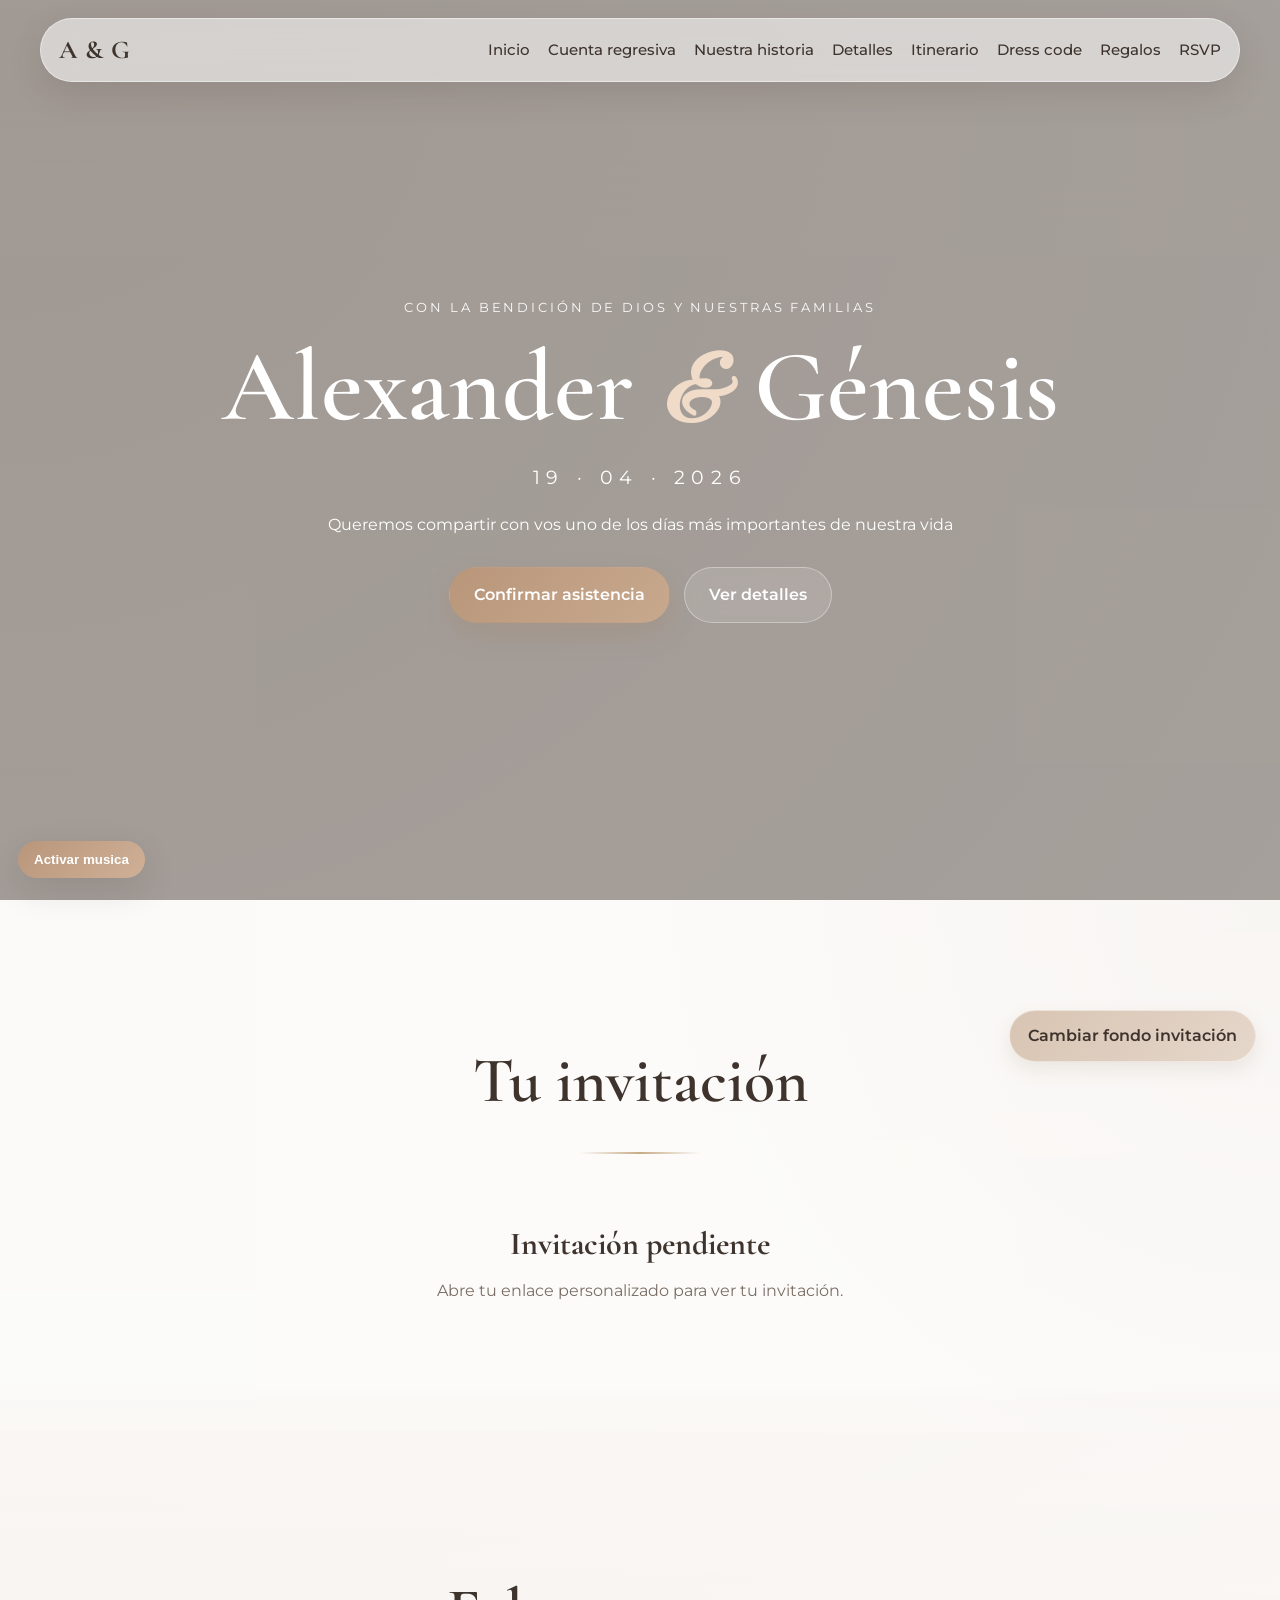
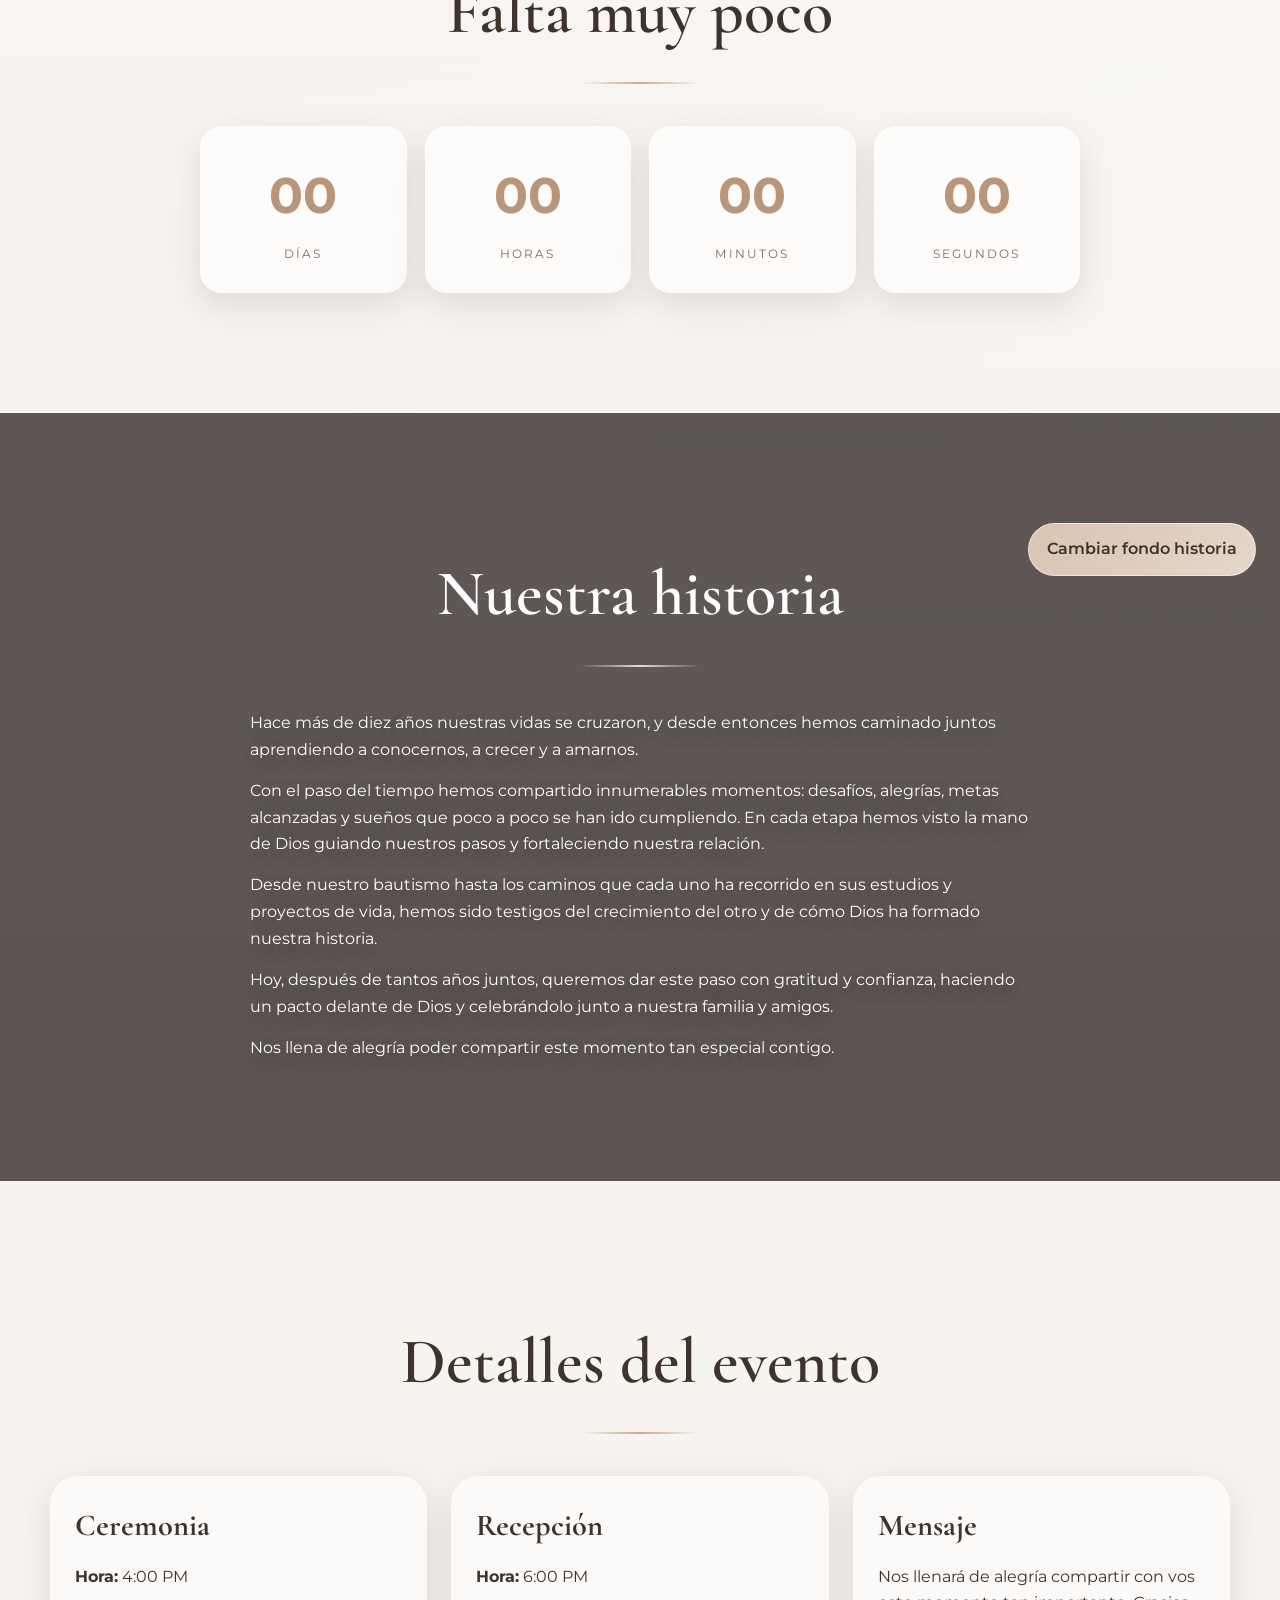
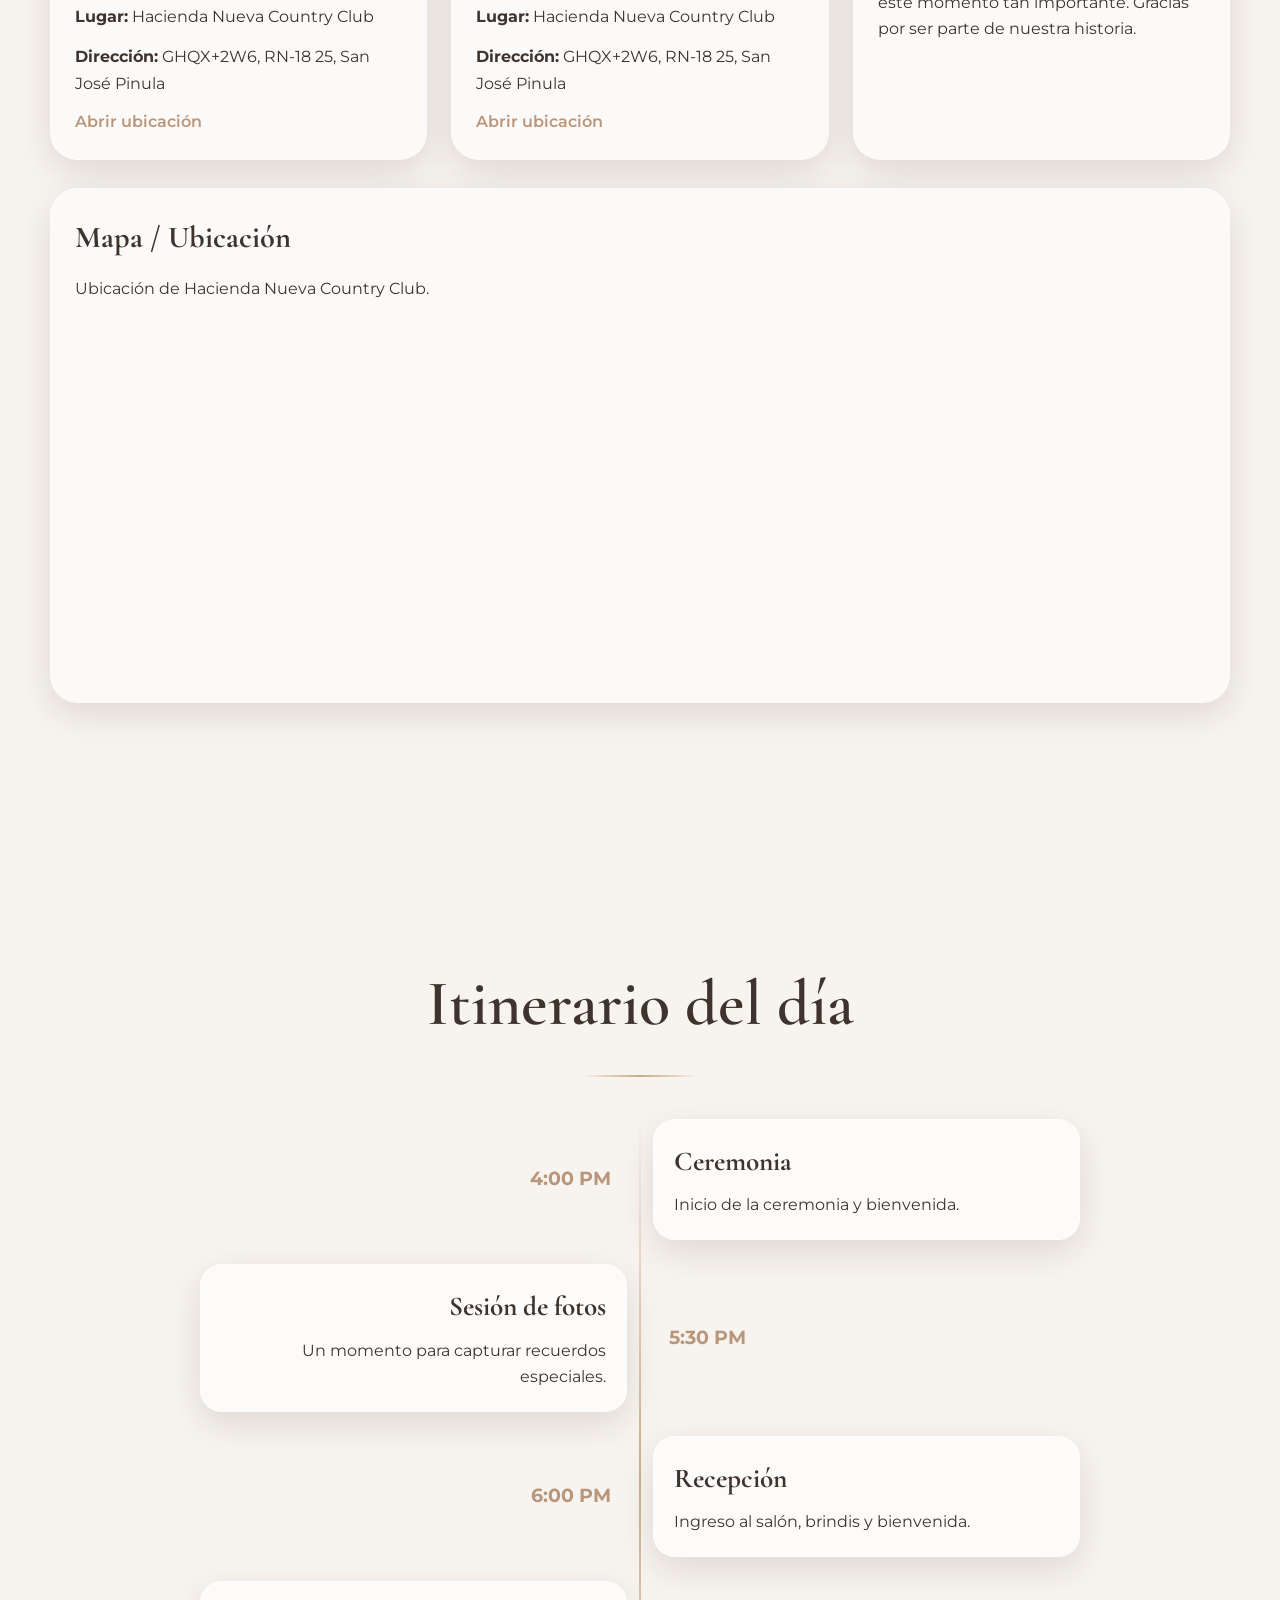
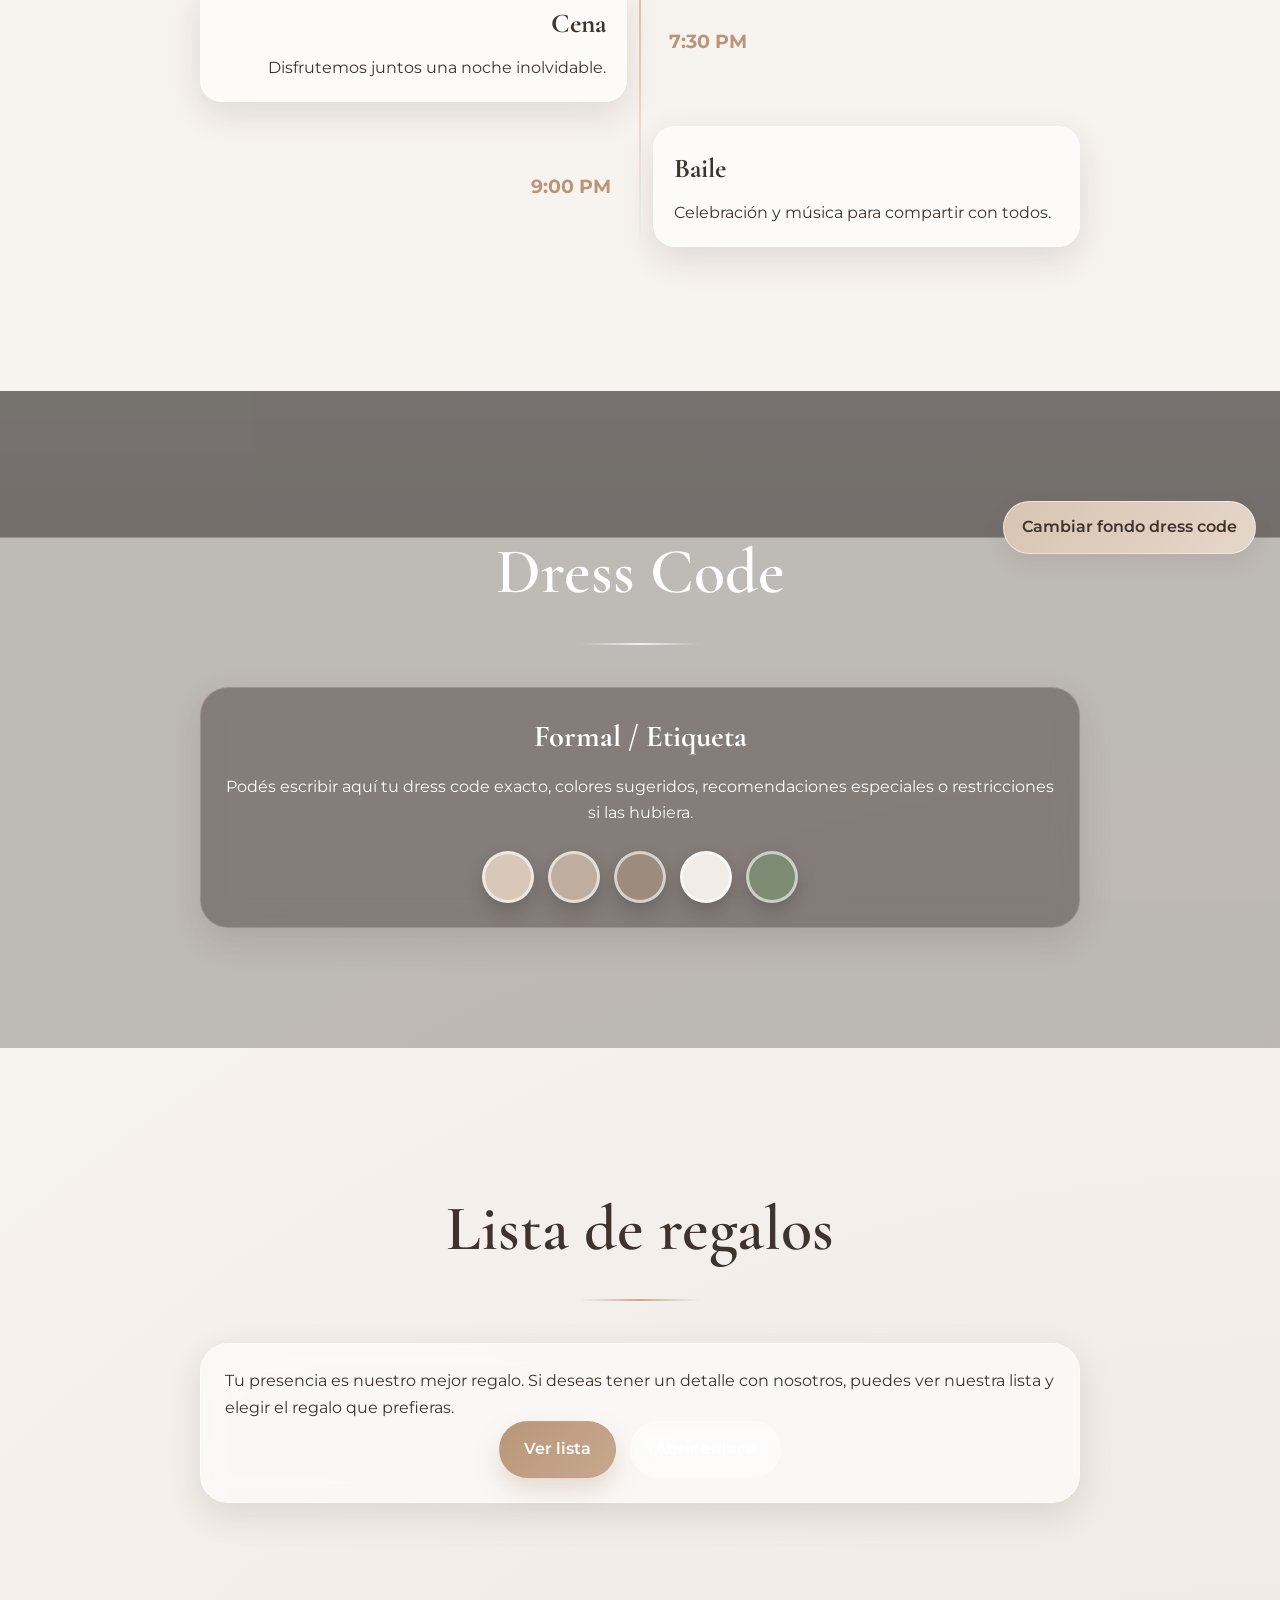
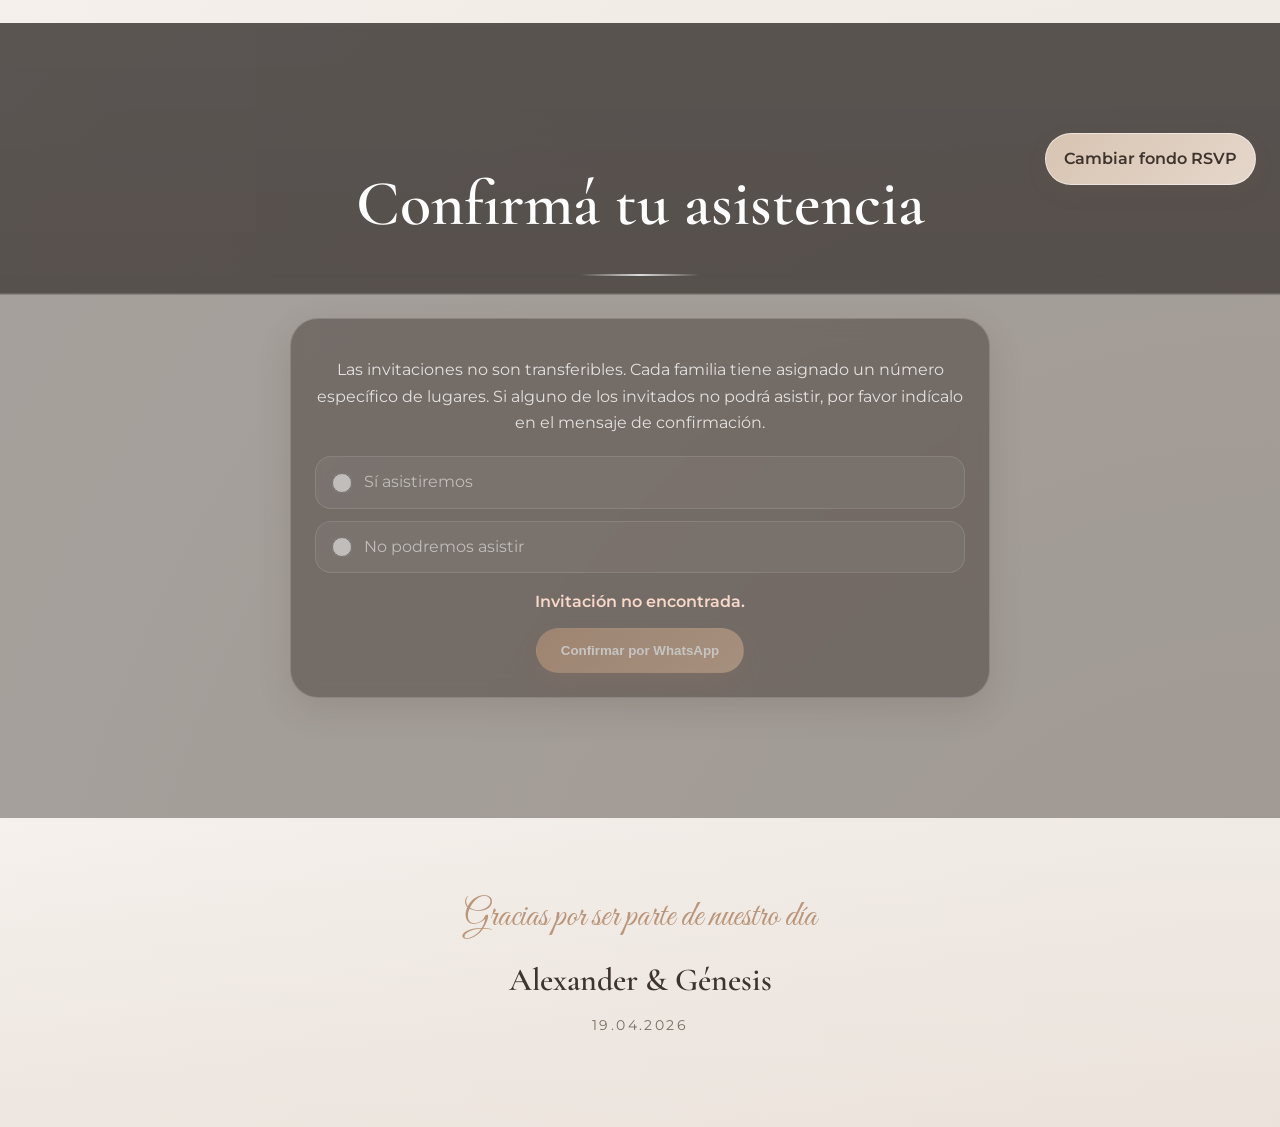
==== commit 667ffde8: "V1.5 - Fixing Mobile Audio This includes a patch in order to fix the muted audio in mobile." ====
--- a/invite.html
+++ b/invite.html
@@ -7,10 +7,10 @@
   <link rel="preconnect" href="https://fonts.googleapis.com">
   <link rel="preconnect" href="https://fonts.gstatic.com" crossorigin>
   <link href="https://fonts.googleapis.com/css2?family=Cormorant+Garamond:wght@400;500;600;700&family=Montserrat:wght@300;400;500;600&family=Great+Vibes&display=swap" rel="stylesheet">
-  <link rel="stylesheet" href="styles.css" />
+  <link rel="stylesheet" href="styles.css?v=20260306-2" />
 </head>
 <body>
-  <audio id="bgAudio" src="audio/sleeping%20at%20last%20-%20turning%20page.mp3" autoplay loop></audio>
+  <audio id="bgAudio" src="audio/sleeping%20at%20last%20-%20turning%20page.mp3" autoplay loop playsinline preload="auto"></audio>
 
   <!-- DECORATIVE BACKGROUND -->
   <div class="global-overlay"></div>
@@ -390,8 +390,8 @@
 
   <button id="backToTop" class="back-to-top">↑</button>
 
-  <script src="script.js"></script>
-</body>
+  <script src="script.js?v=20260306-2"></script>
+</body>
 </html>
 
 
--- a/styles.css
+++ b/styles.css
@@ -1069,10 +1069,33 @@
   z-index: 1200;
 }
 
-.back-to-top.show {
-  opacity: 1;
-  visibility: visible;
-}
+.back-to-top.show {
+  opacity: 1;
+  visibility: visible;
+}
+
+.audio-unlock-btn {
+  position: fixed;
+  left: 18px;
+  bottom: 22px;
+  border: none;
+  border-radius: 999px;
+  background: linear-gradient(135deg, var(--accent), #cfb097);
+  color: #fff;
+  font-weight: 600;
+  padding: 11px 16px;
+  box-shadow: var(--shadow);
+  cursor: pointer;
+  opacity: 0;
+  visibility: hidden;
+  transition: var(--transition);
+  z-index: 1200;
+}
+
+.audio-unlock-btn.show {
+  opacity: 1;
+  visibility: visible;
+}
 
 @media (max-width: 1100px) {
   .gallery-grid {
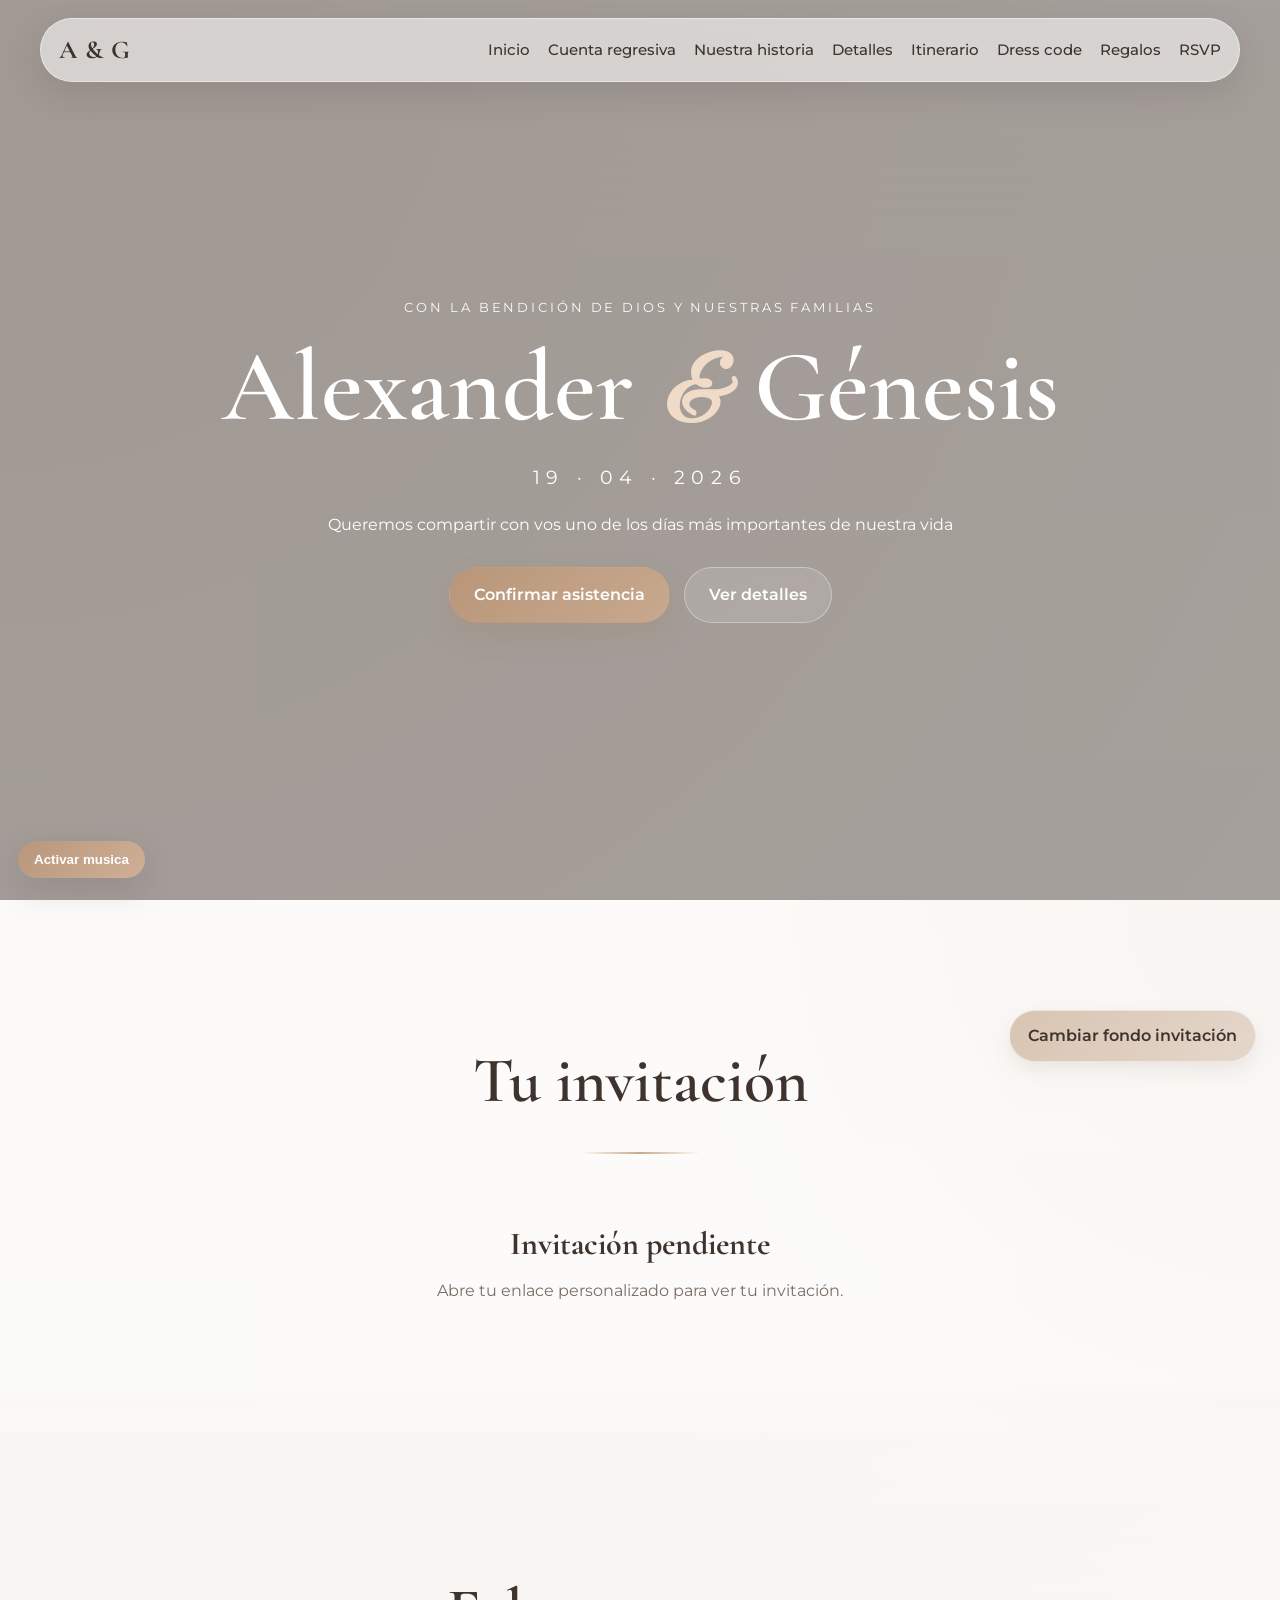
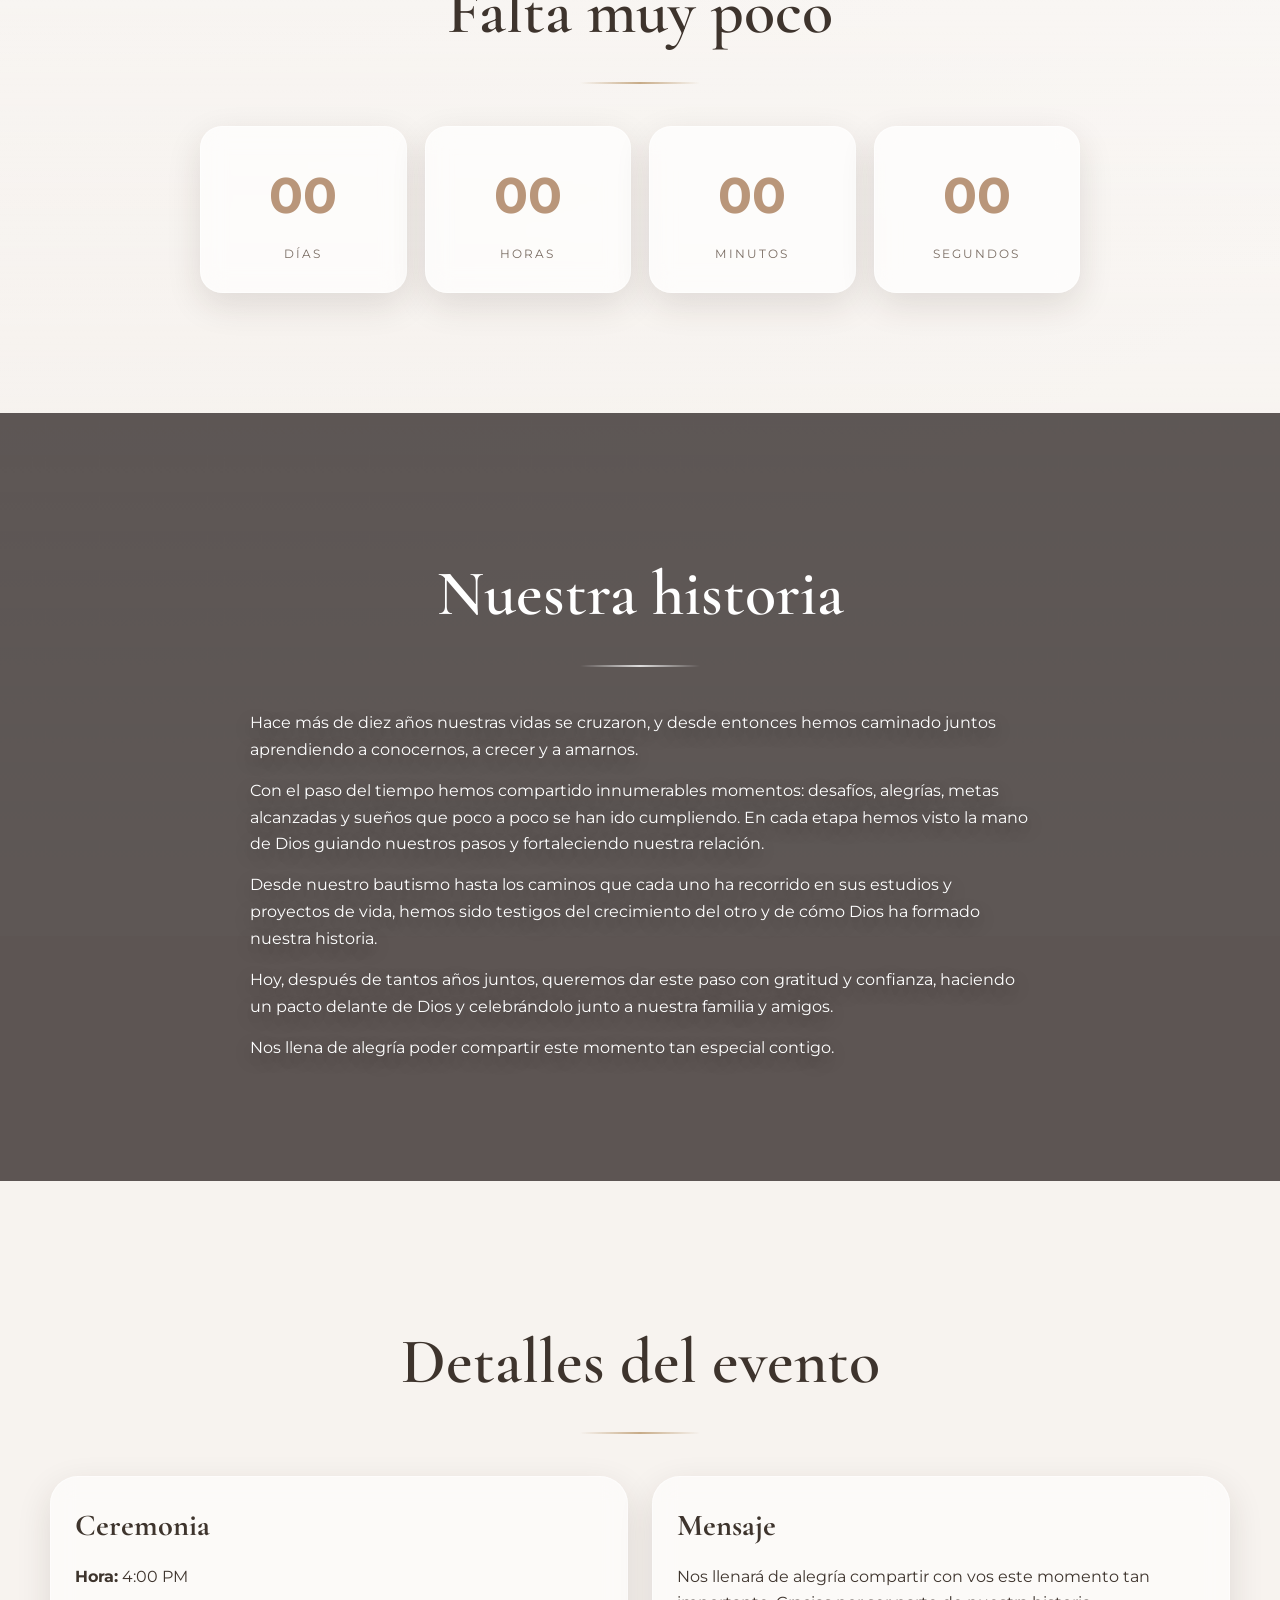
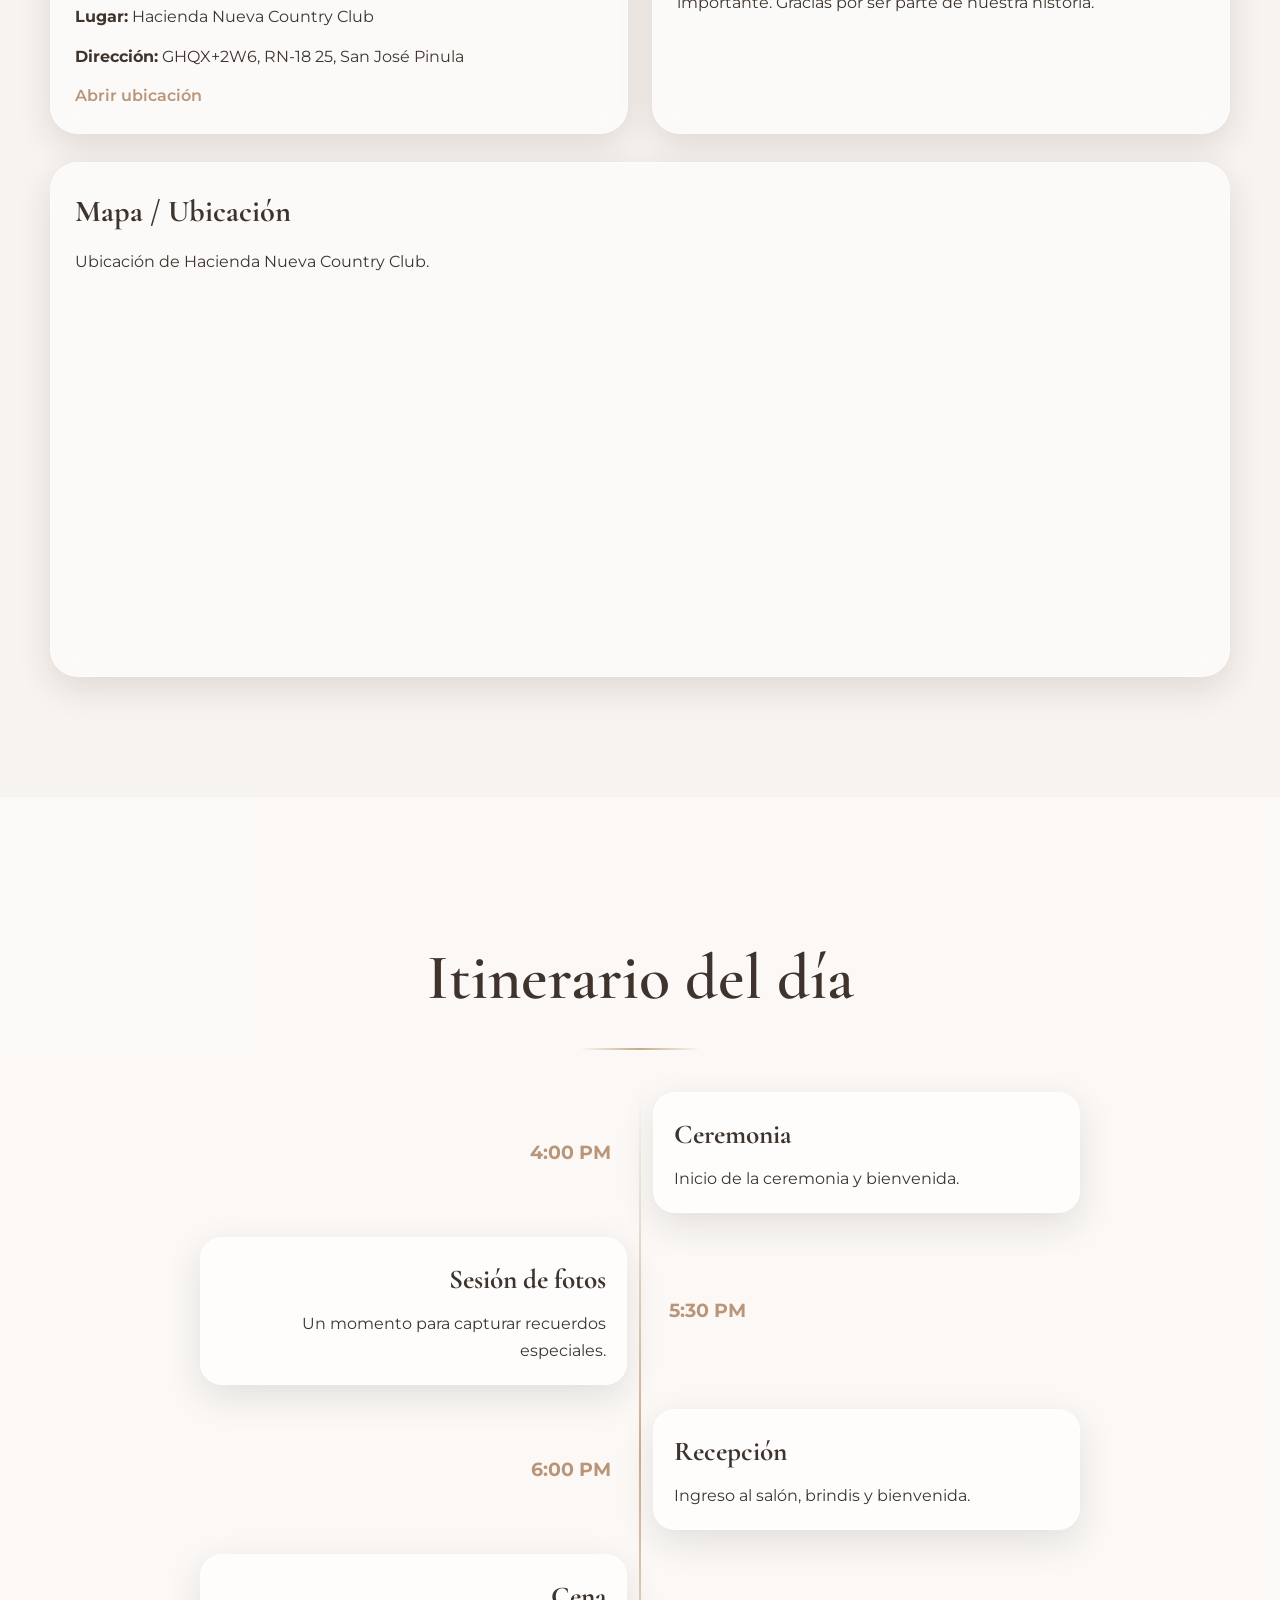
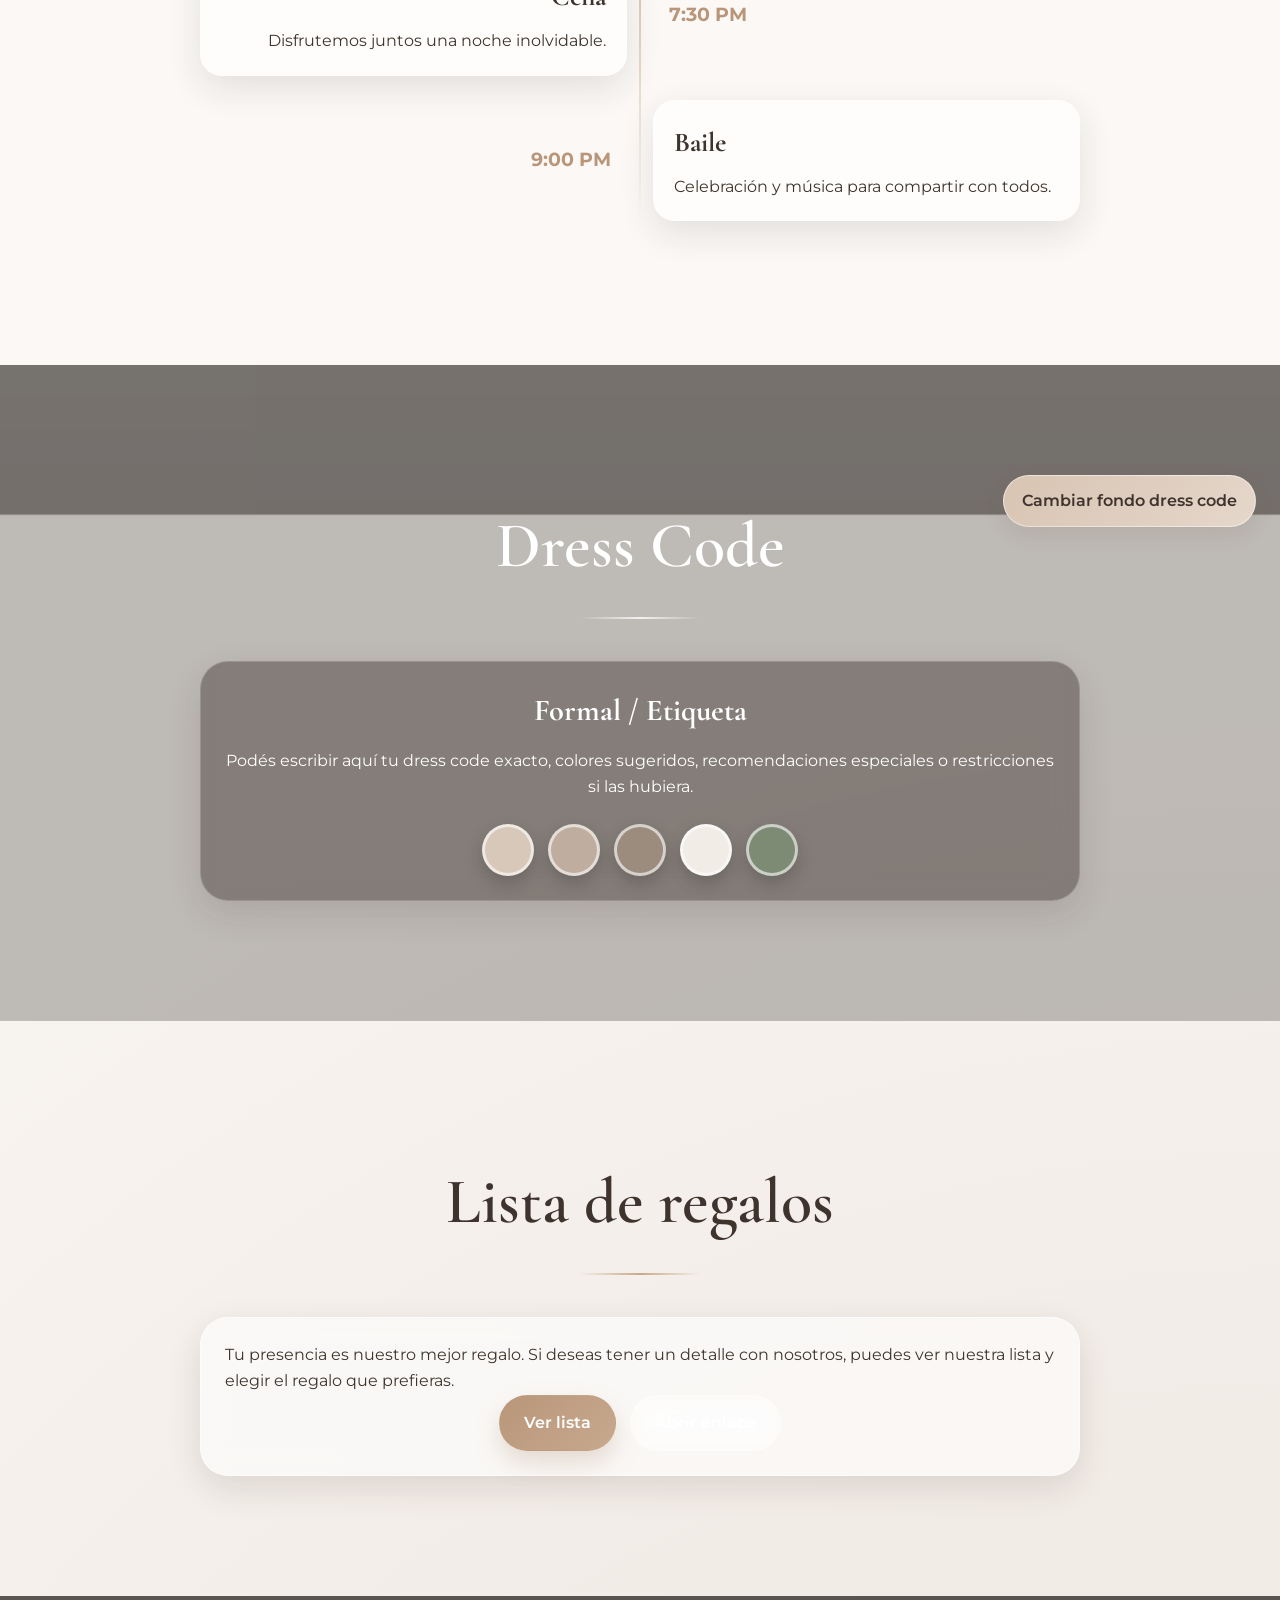
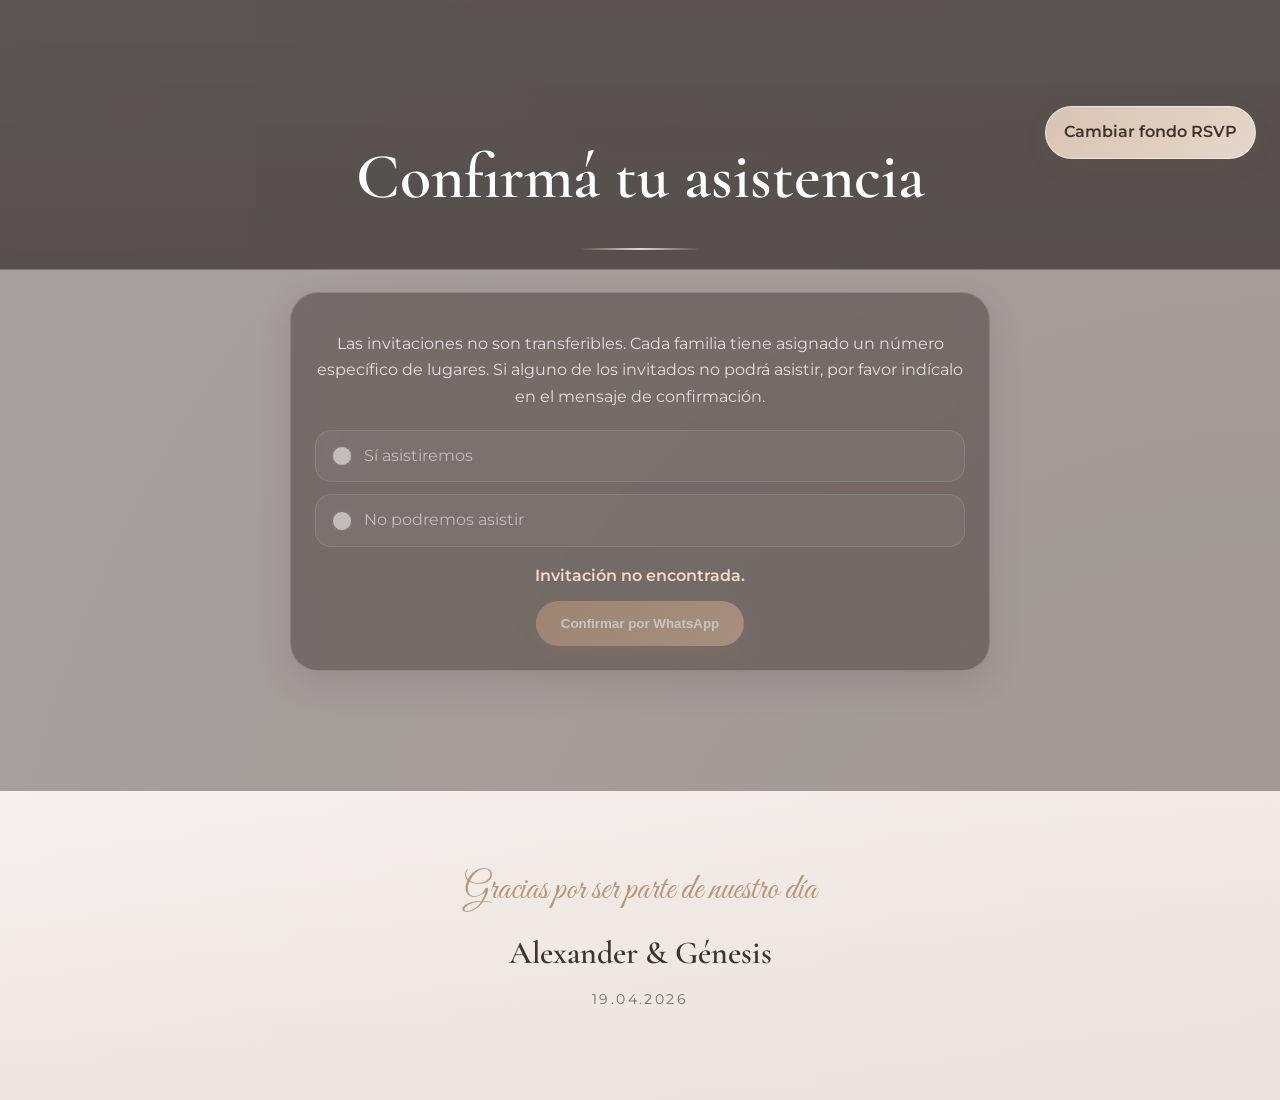
==== commit fb3da356: "V2 - adding proposal video I´ve removed some unuseful buttons and cards. We also added the proposal " ====
--- a/invite.html
+++ b/invite.html
@@ -55,16 +55,17 @@
   </section>
 
   <!-- GUEST ACCESS -->
-  <section id="guestAccessSection" class="section guest-access-section soft-section parallax-section" data-speed="0.16">
-    <div class="parallax-bg default-guest-bg"></div>
-    <div class="guest-light-overlay"></div>
-
-    <div class="section-upload-panel">
-      <label class="upload-btn">
-        Cambiar fondo invitaci&oacute;n
-        <input type="file" accept="image/*" class="bg-upload" data-target="guestAccessSection">
-      </label>
+  <section id="guestAccessSection" class="section guest-access-section soft-section parallax-section" data-speed="0.16">
+    <div class="parallax-bg default-guest-bg"></div>
+    <div class="guest-light-overlay"></div>
+
+    <div class="section-upload-panel">
+      <label class="upload-btn">
+        Cambiar fondo invitaci&oacute;n
+        <input type="file" accept="image/*" class="bg-upload" data-target="guestAccessSection">
+      </label>
     </div>
+
     <div class="container narrow">
       <div class="section-title-wrap">
         <h2 class="section-title">Tu invitaci&oacute;n</h2>
@@ -78,48 +79,48 @@
           <p id="guestCupos" class="guest-cupos"></p>
           <ul id="guestList" class="guest-list guest-list-minimal"></ul>
         </div>
-
+
         <div id="guestEmpty" class="guest-empty" hidden>
           <h3>Invitaci&oacute;n pendiente</h3>
           <p>Abre tu enlace personalizado para ver tu invitaci&oacute;n.</p>
-        </div>
+        </div>
         <div id="guestError" class="guest-error" role="alert" hidden>
-          <h3>Invitación no encontrada</h3>
+          <h3>Invitaci&oacute;n no encontrada</h3>
           <p>Por favor verifica el enlace proporcionado.</p>
         </div>
       </div>
     </div>
-  </section>
-
+  </section>
+
   <!-- COUNTDOWN -->
   <section id="countdown" class="section soft-section">
-    <div class="container narrow">
-      <div class="section-title-wrap">
-        <h2 class="section-title">Falta muy poco</h2>
-        <div class="divider"></div>
-      </div>
-
-      <div class="countdown-grid">
-        <div class="count-box">
-          <span id="days">00</span>
-          <small>Días</small>
-        </div>
-        <div class="count-box">
-          <span id="hours">00</span>
-          <small>Horas</small>
-        </div>
-        <div class="count-box">
-          <span id="minutes">00</span>
-          <small>Minutos</small>
-        </div>
-        <div class="count-box">
-          <span id="seconds">00</span>
-          <small>Segundos</small>
-        </div>
-      </div>
-    </div>
-  </section>
-
+    <div class="container narrow">
+      <div class="section-title-wrap">
+        <h2 class="section-title">Falta muy poco</h2>
+        <div class="divider"></div>
+      </div>
+
+      <div class="countdown-grid">
+        <div class="count-box">
+          <span id="days">00</span>
+          <small>D&iacute;as</small>
+        </div>
+        <div class="count-box">
+          <span id="hours">00</span>
+          <small>Horas</small>
+        </div>
+        <div class="count-box">
+          <span id="minutes">00</span>
+          <small>Minutos</small>
+        </div>
+        <div class="count-box">
+          <span id="seconds">00</span>
+          <small>Segundos</small>
+        </div>
+      </div>
+    </div>
+  </section>
+
   <!-- STORY -->
   <section id="story" class="section story-section parallax-section video-section" data-speed="0.18">
     <div class="parallax-bg default-story-bg"></div>
@@ -128,22 +129,15 @@
     </video>
     <div class="video-overlay"></div>
     <div class="section-light-overlay"></div>
-
-    <div class="section-upload-panel">
-      <label class="upload-btn">
-        Cambiar fondo historia
-        <input type="file" accept="image/*" class="bg-upload" data-target="story">
-      </label>
-    </div>
-
-    <div class="container">
-      <div class="section-title-wrap">
-        <h2 class="section-title">Nuestra historia</h2>
-        <div class="divider"></div>
-      </div>
-
-      <div class="story-grid story-single">
-                <div class="story-text story-overlay">
+
+    <div class="container">
+      <div class="section-title-wrap">
+        <h2 class="section-title">Nuestra historia</h2>
+        <div class="divider"></div>
+      </div>
+
+      <div class="story-grid story-single">
+        <div class="story-text story-overlay">
           <p>
             Hace m&aacute;s de diez a&ntilde;os nuestras vidas se cruzaron, y desde entonces hemos caminado juntos aprendiendo a conocernos, a crecer y a amarnos.
           </p>
@@ -159,10 +153,10 @@
           <p>
             Nos llena de alegr&iacute;a poder compartir este momento tan especial contigo.
           </p>
-        </div>
-      </div>
-    </div>
-  </section>
+        </div>
+      </div>
+    </div>
+  </section>
 
   <!-- DETAILS -->
   <section id="details" class="section details-section">
@@ -180,16 +174,7 @@
           <p><strong>Direcci&oacute;n:</strong> GHQX+2W6, RN-18 25, San Jos&eacute; Pinula</p>
           <a href="https://maps.app.goo.gl/qvLwQ2FcuWDfvCyHA" class="text-link" target="_blank" rel="noreferrer">Abrir ubicaci&oacute;n</a>
         </article>
-
-        <article class="info-card">
-          <h3>Recepción</h3>
-          <p><strong>Hora:</strong> 6:00 PM</p>
-          <p><strong>Lugar:</strong> Hacienda Nueva Country Club</p>
-          <p><strong>Direcci&oacute;n:</strong> GHQX+2W6, RN-18 25, San Jos&eacute; Pinula</p>
-          <a href="https://maps.app.goo.gl/qvLwQ2FcuWDfvCyHA" class="text-link" target="_blank" rel="noreferrer">Abrir ubicaci&oacute;n</a>
-        </article>
-
-        <article class="info-card">
+        <article class="info-card">
           <h3>Mensaje</h3>
           <p>
             Nos llenará de alegría compartir con vos este momento tan importante.
@@ -214,12 +199,17 @@
   </section>
 
   <!-- TIMELINE -->
-  <section id="timeline" class="section timeline-section">
-    <div class="container narrow">
-      <div class="section-title-wrap">
-        <h2 class="section-title">Itinerario del d&iacute;a</h2>
-        <div class="divider"></div>
-      </div>
+  <section id="timeline" class="section timeline-section parallax-section video-section" data-speed="0.14">
+    <video class="bg-video parallax-media" autoplay muted loop playsinline>
+      <source src="video/proposal.mp4" type="video/mp4">
+    </video>
+    <div class="video-overlay timeline-white-tint"></div>
+
+    <div class="container narrow">
+      <div class="section-title-wrap">
+        <h2 class="section-title">Itinerario del d&iacute;a</h2>
+        <div class="divider"></div>
+      </div>
 
       <div class="timeline">
         <div class="timeline-item">
@@ -417,3 +407,4 @@
 
 
 
+
--- a/styles.css
+++ b/styles.css
@@ -436,10 +436,10 @@
   background: linear-gradient(to right, transparent, rgba(255,255,255,0.8), transparent);
 }
 
-.details-grid {
-  grid-template-columns: repeat(3, 1fr);
-  margin-bottom: 28px;
-}
+.details-grid {
+  grid-template-columns: repeat(2, 1fr);
+  margin-bottom: 28px;
+}
 
 .media-grid,
 .three-col-grid {
@@ -814,11 +814,19 @@
   box-shadow: var(--shadow);
 }
 
-.timeline-content h3 {
-  font-family: 'Cormorant Garamond', serif;
-  font-size: 1.7rem;
-  margin-bottom: 8px;
-}
+.timeline-content h3 {
+  font-family: 'Cormorant Garamond', serif;
+  font-size: 1.7rem;
+  margin-bottom: 8px;
+}
+
+.timeline-section .bg-video {
+  filter: blur(8px) brightness(0.9);
+}
+
+.timeline-white-tint {
+  background: rgba(255, 255, 255, 0.45);
+}
 
 .mini-grid {
   display: grid;
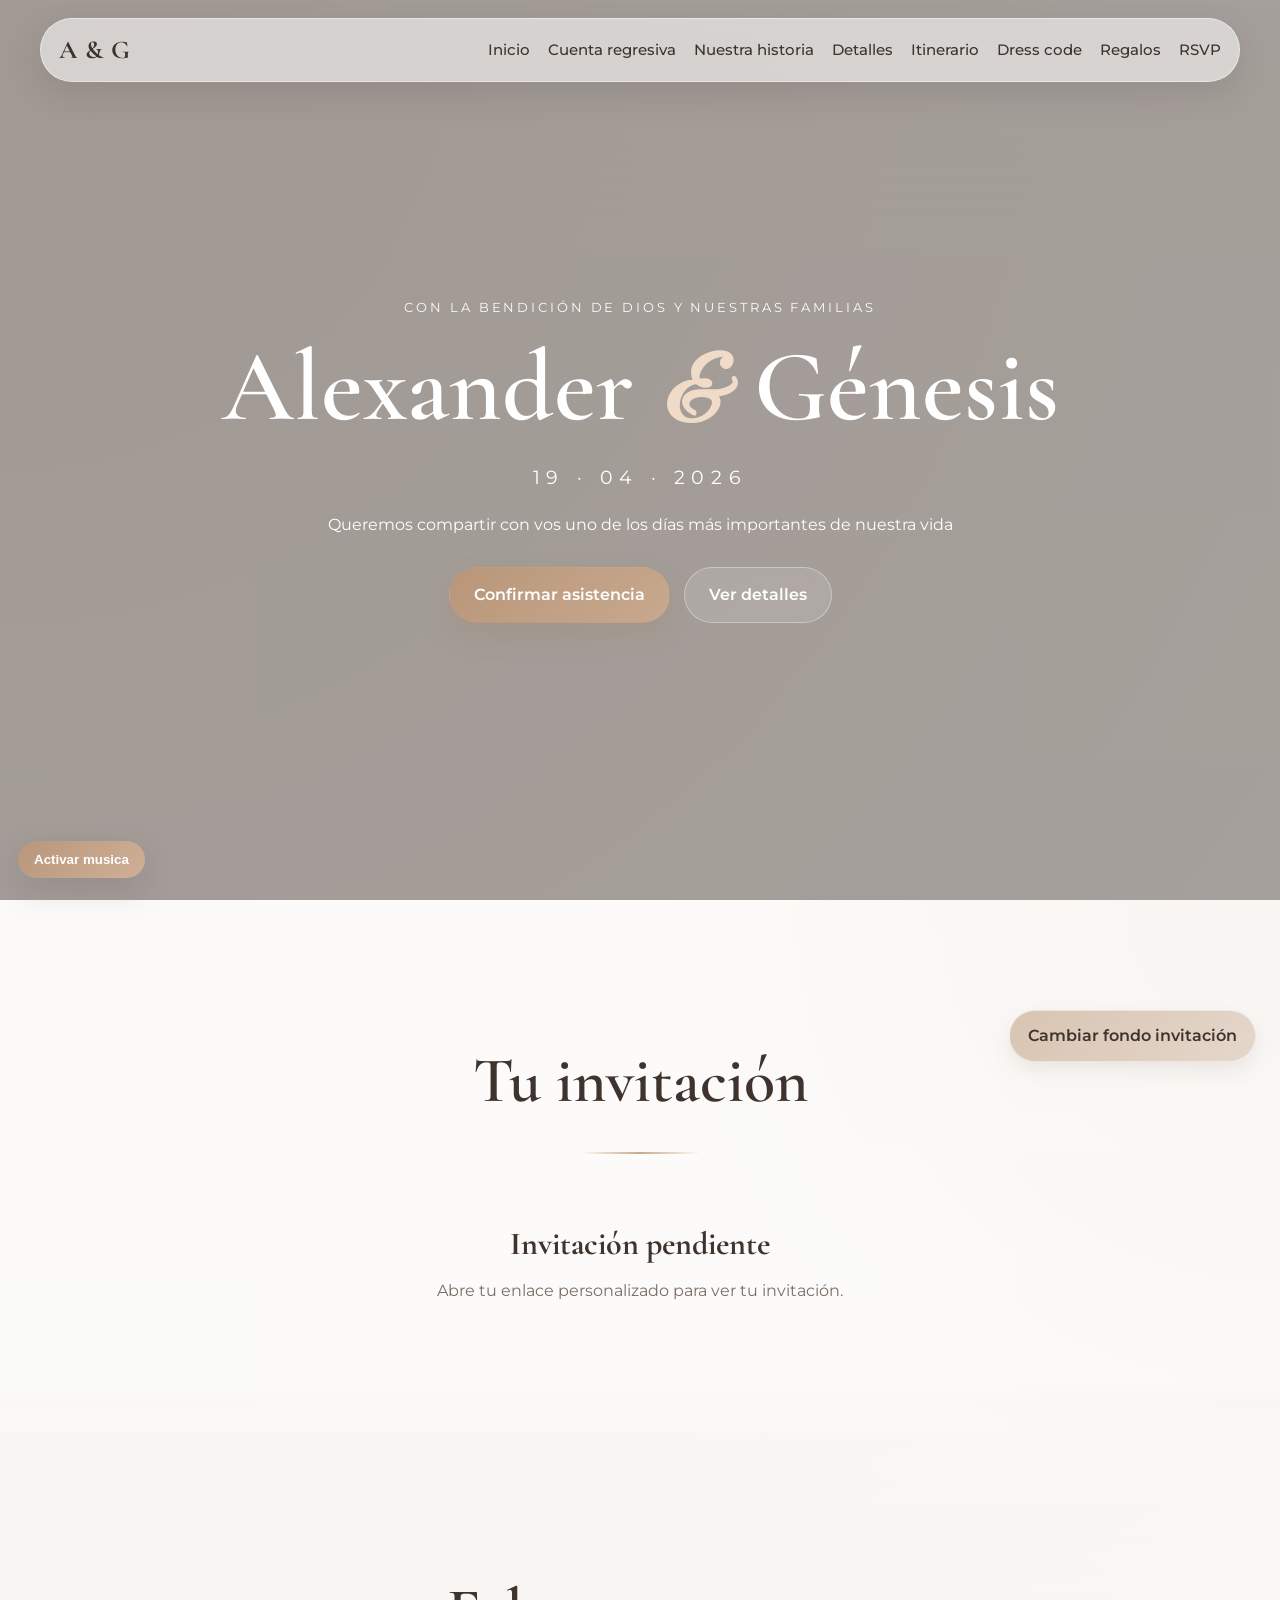
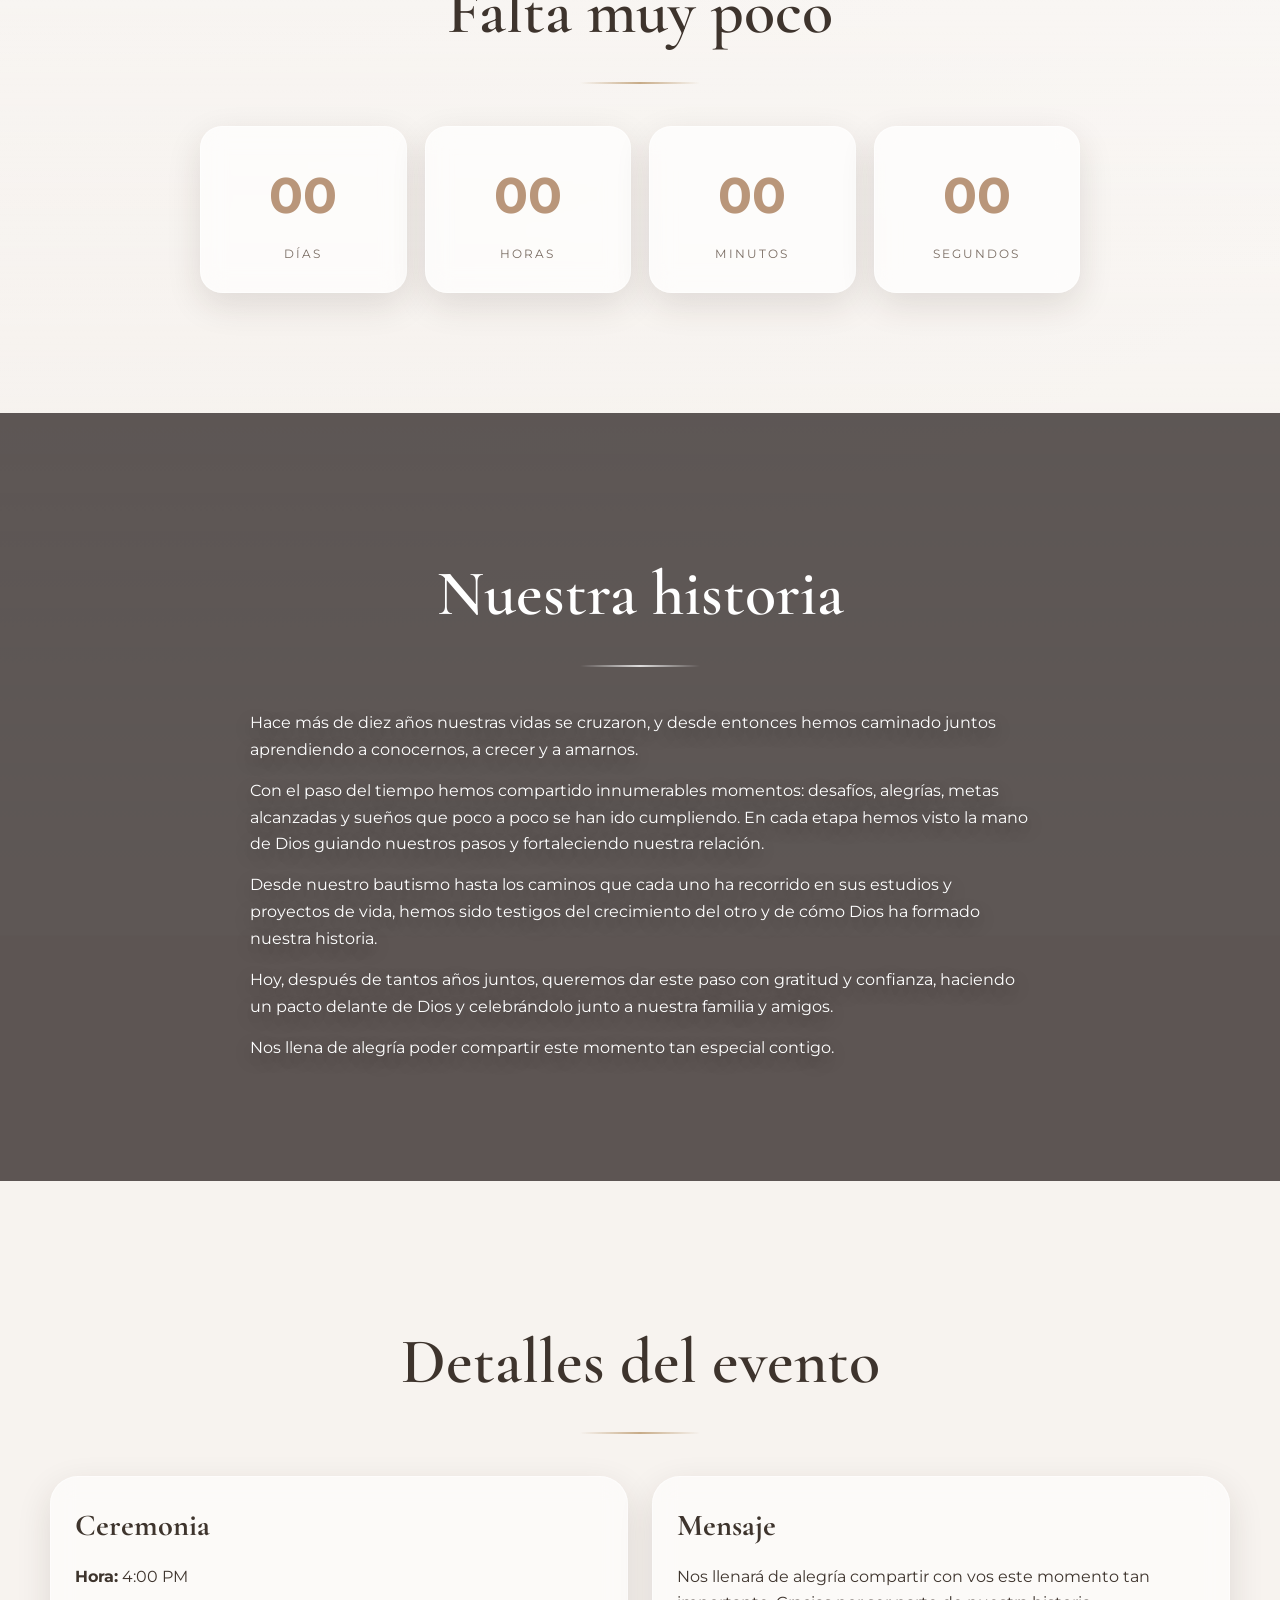
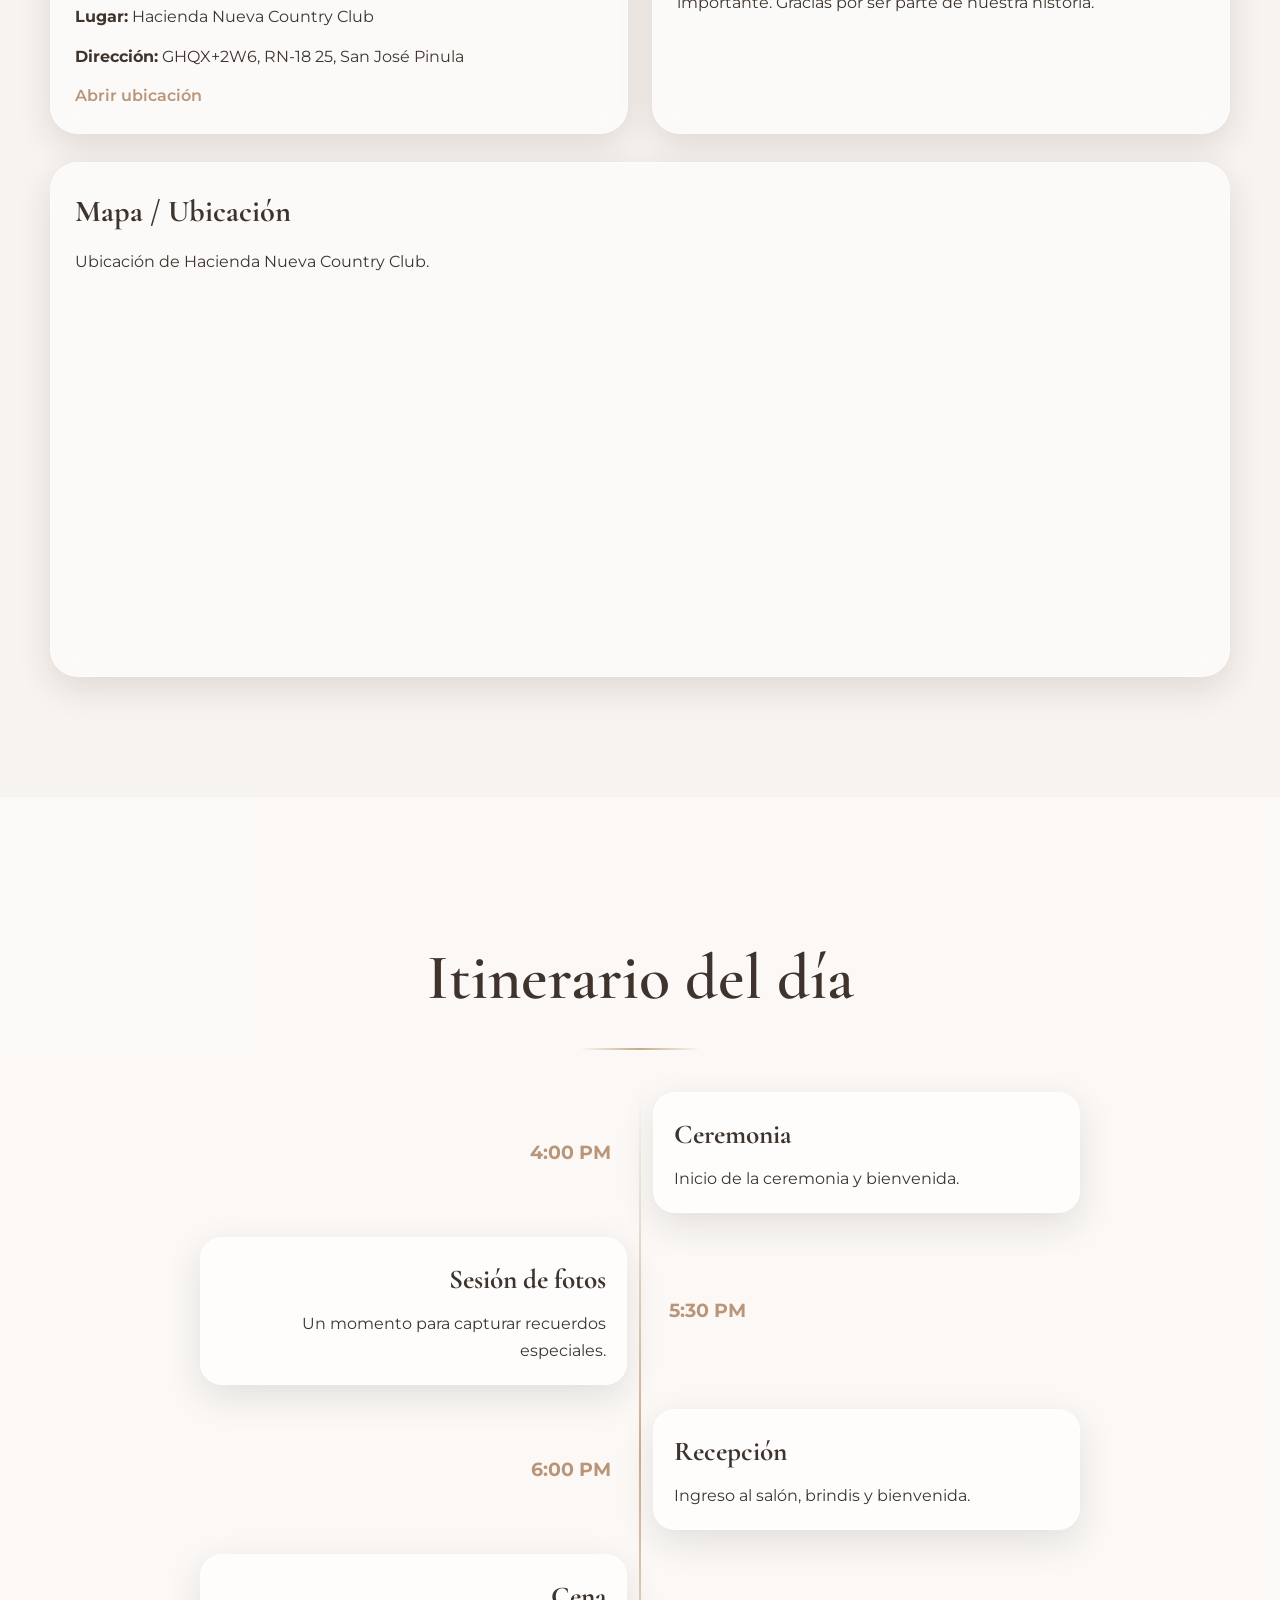
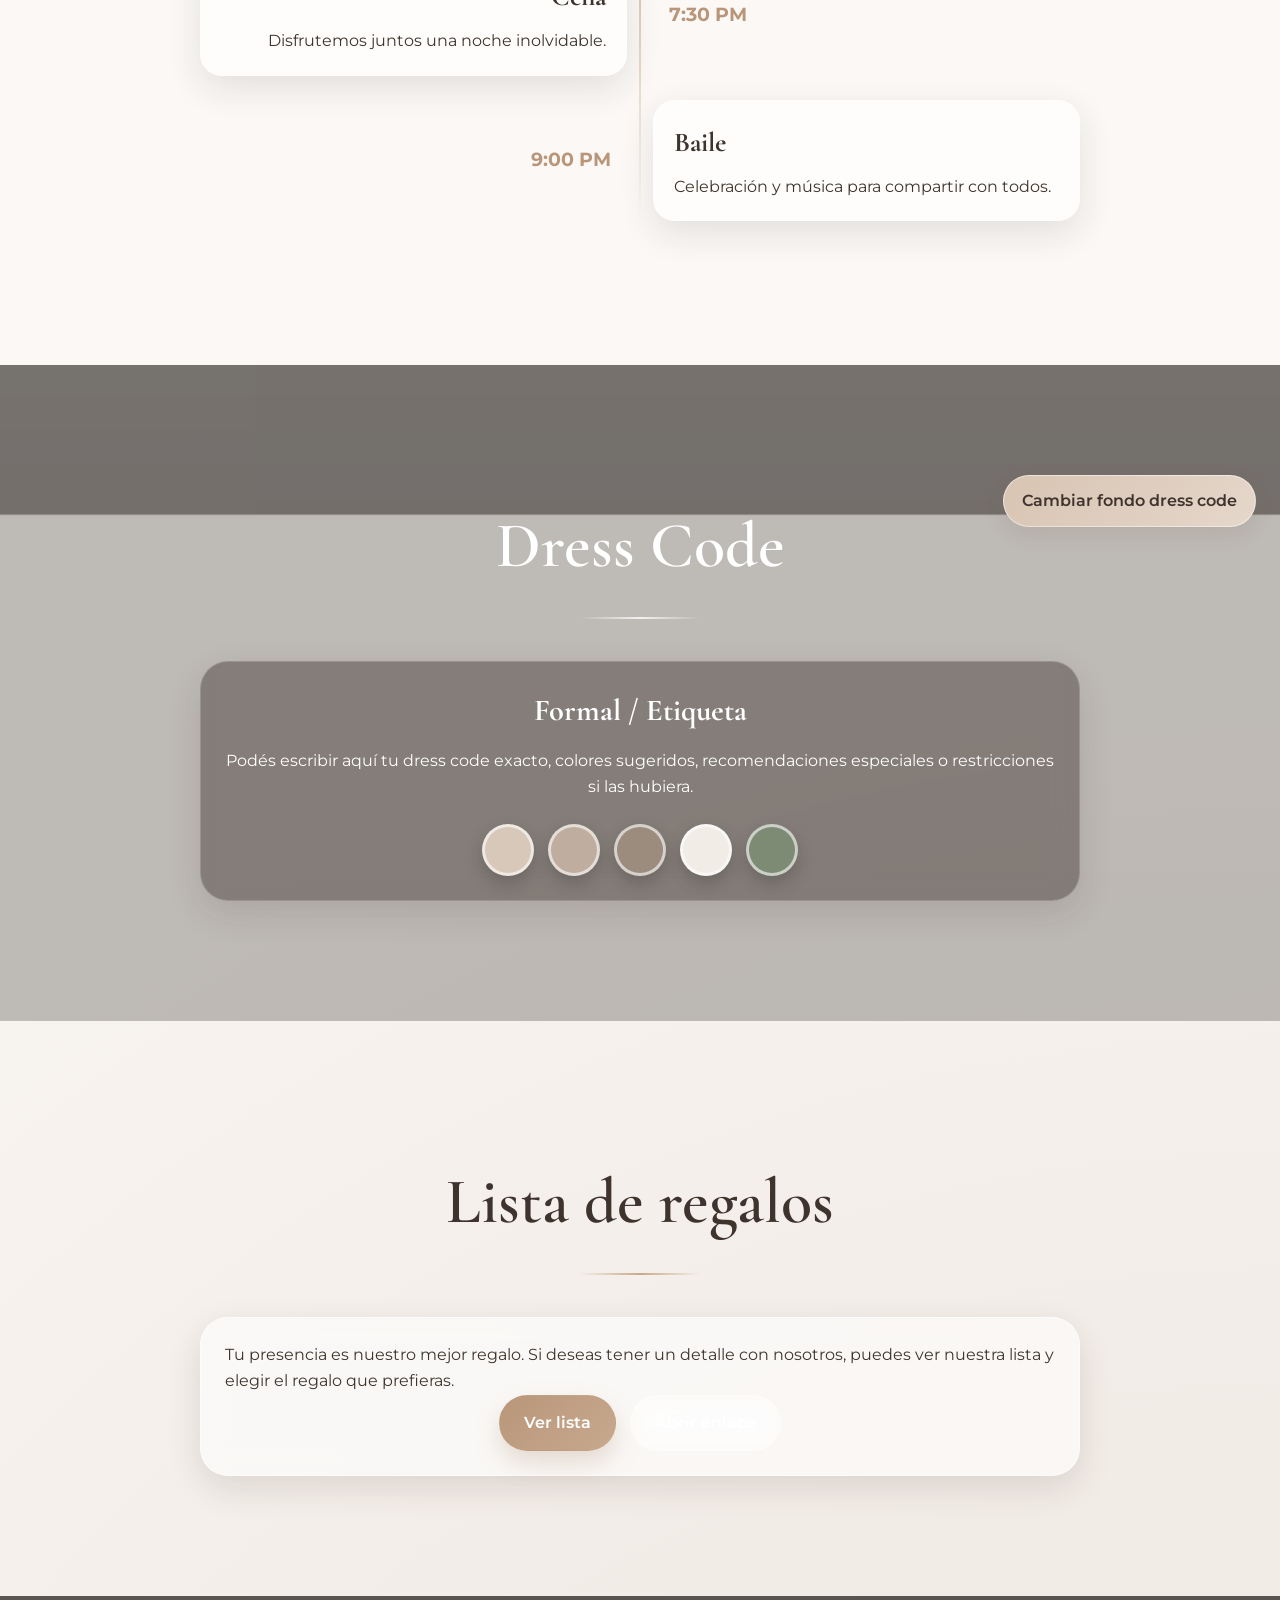
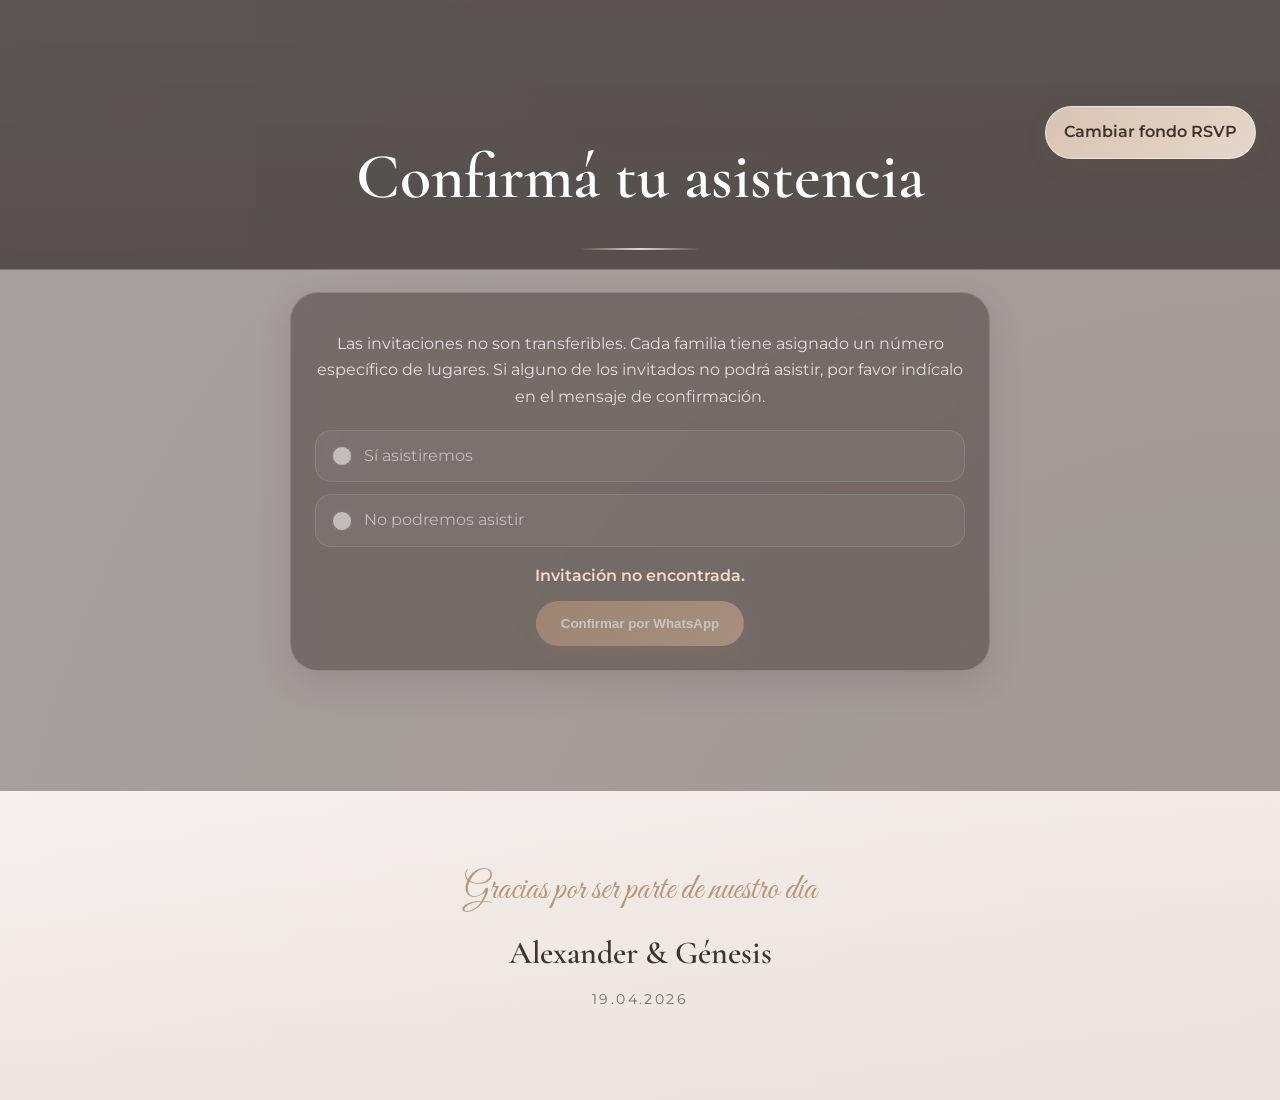
==== commit db3299e2: "Fixing video proposal route Fix" ====
--- a/invite.html
+++ b/invite.html
@@ -201,7 +201,7 @@
   <!-- TIMELINE -->
   <section id="timeline" class="section timeline-section parallax-section video-section" data-speed="0.14">
     <video class="bg-video parallax-media" autoplay muted loop playsinline>
-      <source src="video/proposal.mp4" type="video/mp4">
+      <source src="video/Proposal.mp4" type="video/mp4">
     </video>
     <div class="video-overlay timeline-white-tint"></div>
 
